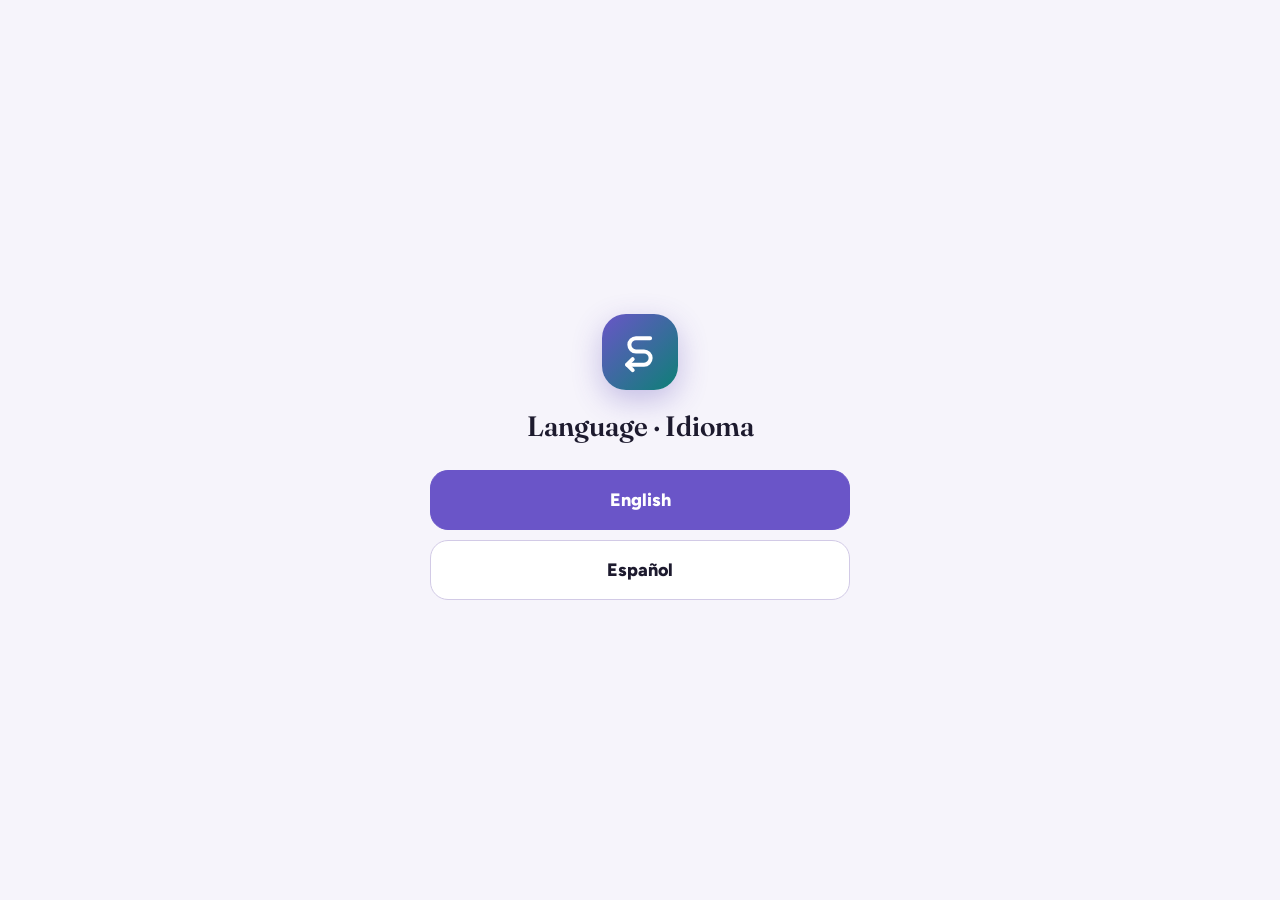
==== app/index.html @ ffb9b1d5 "Catalogs 2026-11-07" ====
<!doctype html>
<html lang="en">
<head>
<meta charset="utf-8">
<meta name="viewport" content="width=device-width,initial-scale=1,viewport-fit=cover">
<title>Segue</title>
<meta name="description" content="Finished something? Here's what's next. Picks across books, manga, shows, movies, games, board games and music.">
<meta name="theme-color" content="#F6F4FB" media="(prefers-color-scheme: light)">
<meta name="theme-color" content="#110F1C" media="(prefers-color-scheme: dark)">
<meta name="apple-mobile-web-app-capable" content="yes">
<meta name="mobile-web-app-capable" content="yes">
<meta name="apple-mobile-web-app-title" content="Segue">
<meta name="apple-mobile-web-app-status-bar-style" content="default">
<link rel="manifest" href="manifest.webmanifest">
<link rel="icon" href="icons/icon.svg" type="image/svg+xml">
<link rel="apple-touch-icon" href="icons/apple-touch-icon.png">
<link rel="stylesheet" href="fonts/fonts.css">
<link rel="stylesheet" href="app.css">
</head>
<body>
<header class="appbar" id="appbar">
  <h1 id="title">Discover</h1>
  <button class="iconbtn" id="btn-search" aria-label="Search" data-t-label="Search"><svg class="i"><use href="#i-search"/></svg></button>
  <button class="iconbtn" id="btn-settings" aria-label="Settings" data-t-label="Settings"><svg class="i"><use href="#i-gear"/></svg></button>
</header>

<main id="main">
  <div class="splash" id="splash">Opening Segue&hellip;</div>
  <section class="view" id="v-discover" hidden></section>
  <section class="view" id="v-next" hidden></section>
  <section class="view" id="v-library" hidden></section>
  <section class="view" id="v-you" hidden></section>
</main>

<button class="fab" id="fab" hidden><svg class="i"><use href="#i-check"/></svg><span data-t="Finished">Finished</span></button>

<nav class="tabbar" aria-label="Sections">
  <button class="tab" data-tab="discover"><span class="pill"><svg class="i"><use href="#i-compass"/></svg></span><span data-t="Discover">Discover</span></button>
  <button class="tab" data-tab="next"><span class="pill"><svg class="i"><use href="#i-bookmark"/></svg></span><span data-t="Up next">Up next</span><span class="badge" id="next-badge" hidden></span></button>
  <button class="tab" data-tab="library"><span class="pill"><svg class="i"><use href="#i-books"/></svg></span><span data-t="Library">Library</span></button>
  <button class="tab" data-tab="you"><span class="pill"><svg class="i"><use href="#i-user"/></svg></span><span data-t="You">You</span></button>
</nav>

<div id="onb" class="onb" hidden></div>
<div id="sheets"></div>
<div id="toast" role="status" aria-live="polite"></div>

<svg width="0" height="0" style="position:absolute" aria-hidden="true">
  <symbol id="i-compass" viewBox="0 0 24 24"><circle cx="12" cy="12" r="9"/><path d="M15.5 8.5l-2 5-5 2 2-5z"/></symbol>
  <symbol id="i-books" viewBox="0 0 24 24"><path d="M4 19V5a1 1 0 0 1 1-1h3a1 1 0 0 1 1 1v14a1 1 0 0 1-1 1H5a1 1 0 0 1-1-1zM9 8h4M9 16h4"/><path d="M9 19V6a1 1 0 0 1 1-1h3a1 1 0 0 1 1 1v13a1 1 0 0 1-1 1h-3a1 1 0 0 1-1-1z"/><path d="M15.2 6.6l2.9-.8a1 1 0 0 1 1.2.7l3 11.6a1 1 0 0 1-.7 1.2l-2.9.8a1 1 0 0 1-1.2-.7"/></symbol>
  <symbol id="i-bookmark" viewBox="0 0 24 24"><path d="M6 4h12v17l-6-4-6 4z"/></symbol>
  <symbol id="i-user" viewBox="0 0 24 24"><circle cx="12" cy="8" r="4"/><path d="M4 21c0-4 3.6-6.5 8-6.5s8 2.5 8 6.5"/></symbol>
  <symbol id="i-search" viewBox="0 0 24 24"><circle cx="11" cy="11" r="7"/><path d="M20 20l-3.5-3.5"/></symbol>
  <symbol id="i-gear" viewBox="0 0 24 24"><circle cx="12" cy="12" r="3"/><path d="M19.4 15a1.7 1.7 0 0 0 .3 1.8l.1.1a2 2 0 1 1-2.8 2.8l-.1-.1a1.7 1.7 0 0 0-1.8-.3 1.7 1.7 0 0 0-1 1.5V21a2 2 0 1 1-4 0v-.1a1.7 1.7 0 0 0-1.1-1.5 1.7 1.7 0 0 0-1.8.3l-.1.1a2 2 0 1 1-2.8-2.8l.1-.1a1.7 1.7 0 0 0 .3-1.8 1.7 1.7 0 0 0-1.5-1H3a2 2 0 1 1 0-4h.1a1.7 1.7 0 0 0 1.5-1.1 1.7 1.7 0 0 0-.3-1.8l-.1-.1a2 2 0 1 1 2.8-2.8l.1.1a1.7 1.7 0 0 0 1.8.3H9a1.7 1.7 0 0 0 1-1.5V3a2 2 0 1 1 4 0v.1a1.7 1.7 0 0 0 1 1.5 1.7 1.7 0 0 0 1.8-.3l.1-.1a2 2 0 1 1 2.8 2.8l-.1.1a1.7 1.7 0 0 0-.3 1.8V9a1.7 1.7 0 0 0 1.5 1H21a2 2 0 1 1 0 4h-.1a1.7 1.7 0 0 0-1.5 1z"/></symbol>
  <symbol id="i-plus" viewBox="0 0 24 24"><path d="M12 5v14M5 12h14"/></symbol>
  <symbol id="i-check" viewBox="0 0 24 24"><path d="M5 12.5l4.5 4.5L19 7.5"/></symbol>
  <symbol id="i-x" viewBox="0 0 24 24"><path d="M6 6l12 12M18 6L6 18"/></symbol>
  <symbol id="i-back" viewBox="0 0 24 24"><path d="M15 5l-7 7 7 7"/></symbol>
  <symbol id="i-chev" viewBox="0 0 24 24"><path d="M9 5l7 7-7 7"/></symbol>
  <symbol id="i-award" viewBox="0 0 24 24"><circle cx="12" cy="9" r="6"/><path d="M8.5 14L7 22l5-3 5 3-1.5-8"/></symbol>
  <symbol id="i-spark" viewBox="0 0 24 24"><path d="M12 3l1.8 5.2L19 10l-5.2 1.8L12 17l-1.8-5.2L5 10l5.2-1.8zM19 16l.8 2.2L22 19l-2.2.8L19 22l-.8-2.2L16 19l2.2-.8z"/></symbol>
  <symbol id="i-star" viewBox="0 0 24 24"><path d="M12 3.5l2.6 5.3 5.9.9-4.3 4.1 1 5.8L12 16.9l-5.2 2.7 1-5.8-4.3-4.1 5.9-.9z"/></symbol>
  <symbol id="i-ext" viewBox="0 0 24 24"><path d="M14 4h6v6M20 4l-9 9M18 14v5a1 1 0 0 1-1 1H5a1 1 0 0 1-1-1V7a1 1 0 0 1 1-1h5"/></symbol>
  <symbol id="i-book" viewBox="0 0 24 24"><path d="M4 5.5A2.5 2.5 0 0 1 6.5 3H20v15H6.5A2.5 2.5 0 0 0 4 20.5z"/><path d="M4 20.5A2.5 2.5 0 0 0 6.5 23H20v-5"/></symbol>
  <symbol id="i-manga" viewBox="0 0 24 24"><rect x="3" y="3" width="18" height="18" rx="2"/><path d="M3 10h9V3M12 10l9 5M8 15l-2 6"/></symbol>
  <symbol id="i-tv" viewBox="0 0 24 24"><rect x="2.5" y="6" width="19" height="13" rx="2"/><path d="M8 2.5l4 3.5 4-3.5"/></symbol>
  <symbol id="i-film" viewBox="0 0 24 24"><rect x="3" y="3" width="18" height="18" rx="2"/><path d="M7 3v18M17 3v18M3 8h4M3 16h4M17 8h4M17 16h4M3 12h18"/></symbol>
  <symbol id="i-pad" viewBox="0 0 24 24"><path d="M6.5 7h11a4.5 4.5 0 0 1 4.3 5.8l-1.2 4a2.6 2.6 0 0 1-4.4 1L14.5 16h-5l-1.7 1.8a2.6 2.6 0 0 1-4.4-1l-1.2-4A4.5 4.5 0 0 1 6.5 7z"/><path d="M8 10v3M6.5 11.5h3M15.5 11h.01M17.5 12.5h.01"/></symbol>
  <symbol id="i-dice" viewBox="0 0 24 24"><rect x="3.5" y="3.5" width="17" height="17" rx="3.5"/><path d="M8.5 8.5h.01M15.5 8.5h.01M12 12h.01M8.5 15.5h.01M15.5 15.5h.01" stroke-width="2.6"/></symbol>
  <symbol id="i-music" viewBox="0 0 24 24"><path d="M9 18V5l11-2v13"/><circle cx="6" cy="18" r="3"/><circle cx="17" cy="16" r="3"/></symbol>
  <symbol id="i-gem" viewBox="0 0 24 24"><path d="M6 3h12l4 6-10 12L2 9z"/><path d="M2 9h20M12 21L8 9l4-6 4 6z"/></symbol>
  <symbol id="i-segue" viewBox="0 0 24 24"><path d="M17.5 4.5H9.8a3.6 3.6 0 0 0 0 7.2h4.4a3.6 3.6 0 0 1 0 7.2H5"/><path d="M8 15.9l-3 3 3 3"/></symbol>
</svg>
<script src="js/core.js"></script>
<script src="js/i18n.js"></script>
<script src="js/rec.js"></script>
<script src="js/series.js"></script>
<script src="js/views.js"></script>
<script src="js/onboard.js"></script>
</body>
</html>
---- app/fonts/fonts.css ----
/* Figtree and Fraunces, SIL Open Font License, from Google Fonts */
@font-face {
  font-family: 'Figtree';
  font-style: normal;
  font-weight: 400 800;
  font-display: swap;
  src: url(figtree-latin-ext.woff2) format('woff2');
  unicode-range: U+0100-02BA, U+02BD-02C5, U+02C7-02CC, U+02CE-02D7, U+02DD-02FF, U+0304, U+0308, U+0329, U+1D00-1DBF, U+1E00-1E9F, U+1EF2-1EFF, U+2020, U+20A0-20AB, U+20AD-20C4, U+2113, U+2C60-2C7F, U+A720-A7FF;
}
@font-face {
  font-family: 'Figtree';
  font-style: normal;
  font-weight: 400 800;
  font-display: swap;
  src: url(figtree-latin.woff2) format('woff2');
  unicode-range: U+0000-00FF, U+0131, U+0152-0153, U+02BB-02BC, U+02C6, U+02DA, U+02DC, U+0304, U+0308, U+0329, U+2000-206F, U+20AC, U+2122, U+2191, U+2193, U+2212, U+2215, U+FEFF, U+FFFD;
}
@font-face {
  font-family: 'Fraunces';
  font-style: normal;
  font-weight: 500 600;
  font-display: swap;
  src: url(fraunces-latin-ext.woff2) format('woff2');
  unicode-range: U+0100-02BA, U+02BD-02C5, U+02C7-02CC, U+02CE-02D7, U+02DD-02FF, U+0304, U+0308, U+0329, U+1D00-1DBF, U+1E00-1E9F, U+1EF2-1EFF, U+2020, U+20A0-20AB, U+20AD-20C4, U+2113, U+2C60-2C7F, U+A720-A7FF;
}
@font-face {
  font-family: 'Fraunces';
  font-style: normal;
  font-weight: 500 600;
  font-display: swap;
  src: url(fraunces-latin.woff2) format('woff2');
  unicode-range: U+0000-00FF, U+0131, U+0152-0153, U+02BB-02BC, U+02C6, U+02DA, U+02DC, U+0304, U+0308, U+0329, U+2000-206F, U+20AC, U+2122, U+2191, U+2193, U+2212, U+2215, U+FEFF, U+FFFD;
}
---- app/app.css ----
/* Reading Ledger — lavender and teal, built for a phone first. */
:root{
  --bg:#F6F4FB; --bar:rgba(246,244,251,.88); --surface:#FFFFFF; --surface-2:#EFEBF8; --surface-3:#E4DEF3;
  --fg:#1D1A2E; --fg-2:#4C4666; --fg-3:#6E6787; --line:#E2DCEF; --line-2:#D2CAE6;
  --lav:#6A55C8; --lav-fg:#FFFFFF; --lav-soft:#E9E3FA; --lav-ink:#4A389E;
  --teal:#0D8076; --teal-fg:#FFFFFF; --teal-soft:#D3F0EB; --teal-ink:#0A5D55;
  --amber-soft:#F8EDD3; --amber-ink:#7A5300; --danger:#B3384A; --danger-soft:#F6DEE1;
  --b1-bg:#E7E4ED; --b1-fg:#4A4560; --b2-bg:#E6DEFA; --b2-fg:#4B3A9A; --b3-bg:#D2C6F6; --b3-fg:#37287F;
  --b4-bg:#C0EAE3; --b4-fg:#0A5951; --b5-bg:#0F8579; --b5-fg:#FFFFFF;
  --c1:#B7B1C8; --c2:#B4A5EC; --c3:#8B77DD; --c4:#43B2A4; --c5:#0F8477;
  --shadow:0 1px 2px rgba(40,28,90,.08),0 4px 14px rgba(40,28,90,.08);
  --shadow-lg:0 -6px 30px rgba(30,20,70,.18);
  --scrim:rgba(20,14,40,.45);
  --font-display:"Fraunces","Iowan Old Style",Georgia,serif;
  --font-ui:"Figtree",system-ui,-apple-system,"Segoe UI",Roboto,sans-serif;
  --tabbar-h:64px;
  --safe-t:env(safe-area-inset-top,0px); --safe-b:env(safe-area-inset-bottom,0px);
  --safe-l:env(safe-area-inset-left,0px); --safe-r:env(safe-area-inset-right,0px);
  color-scheme:light;
}
@media (prefers-color-scheme:dark){:root:not([data-theme="light"]){
  --bg:#110F1C; --bar:rgba(17,15,28,.86); --surface:#1A1729; --surface-2:#232036; --surface-3:#2D2944;
  --fg:#EEEBF8; --fg-2:#BEB8D6; --fg-3:#9690B0; --line:#2C2843; --line-2:#3A3558;
  --lav:#B3A4F5; --lav-fg:#17122E; --lav-soft:#2C2550; --lav-ink:#CFC5FF;
  --teal:#5ED0C2; --teal-fg:#06231F; --teal-soft:#16393A; --teal-ink:#9BE8DE;
  --amber-soft:#3A2F16; --amber-ink:#F2D08A; --danger:#F08A98; --danger-soft:#3D1F26;
  --b1-bg:#2C2A38; --b1-fg:#CBC7D8; --b2-bg:#2F2850; --b2-fg:#D6CDFB; --b3-bg:#44388C; --b3-fg:#F0ECFF;
  --b4-bg:#1A5952; --b4-fg:#D0F6F0; --b5-bg:#45C3B3; --b5-fg:#06231F;
  --c1:#57536A; --c2:#6E5FB8; --c3:#9786EA; --c4:#3AA597; --c5:#5ED0C2;
  --shadow:0 1px 2px rgba(0,0,0,.4),0 4px 14px rgba(0,0,0,.3); --shadow-lg:0 -6px 30px rgba(0,0,0,.5);
  --scrim:rgba(4,3,10,.6); color-scheme:dark}}
:root[data-theme="dark"]{
  --bg:#110F1C; --bar:rgba(17,15,28,.86); --surface:#1A1729; --surface-2:#232036; --surface-3:#2D2944;
  --fg:#EEEBF8; --fg-2:#BEB8D6; --fg-3:#9690B0; --line:#2C2843; --line-2:#3A3558;
  --lav:#B3A4F5; --lav-fg:#17122E; --lav-soft:#2C2550; --lav-ink:#CFC5FF;
  --teal:#5ED0C2; --teal-fg:#06231F; --teal-soft:#16393A; --teal-ink:#9BE8DE;
  --amber-soft:#3A2F16; --amber-ink:#F2D08A; --danger:#F08A98; --danger-soft:#3D1F26;
  --b1-bg:#2C2A38; --b1-fg:#CBC7D8; --b2-bg:#2F2850; --b2-fg:#D6CDFB; --b3-bg:#44388C; --b3-fg:#F0ECFF;
  --b4-bg:#1A5952; --b4-fg:#D0F6F0; --b5-bg:#45C3B3; --b5-fg:#06231F;
  --c1:#57536A; --c2:#6E5FB8; --c3:#9786EA; --c4:#3AA597; --c5:#5ED0C2;
  --shadow:0 1px 2px rgba(0,0,0,.4),0 4px 14px rgba(0,0,0,.3); --shadow-lg:0 -6px 30px rgba(0,0,0,.5);
  --scrim:rgba(4,3,10,.6); color-scheme:dark}

*{box-sizing:border-box;-webkit-tap-highlight-color:transparent}
html{background:var(--bg);-webkit-text-size-adjust:100%;text-size-adjust:100%}
body{margin:0;background:var(--bg);color:var(--fg);font:15px/1.45 var(--font-ui);min-height:100vh;min-height:100dvh;
  overscroll-behavior-y:none}
h1,h2,h3,p{margin:0}
h1,h2,h3{font-weight:600;text-wrap:balance}
button,input,select,textarea{font:inherit;color:inherit}
button{cursor:pointer;background:none;border:0;padding:0}
a{color:var(--lav)}
img{display:block;max-width:100%}
[hidden]{display:none!important}
:focus-visible{outline:2px solid var(--lav);outline-offset:2px;border-radius:6px}
.sr{position:absolute;width:1px;height:1px;overflow:hidden;clip:rect(0 0 0 0);white-space:nowrap}
svg.i{width:22px;height:22px;flex:none;stroke:currentColor;fill:none;stroke-width:1.8;stroke-linecap:round;stroke-linejoin:round}
svg.i.sm{width:16px;height:16px}

/* ---------- shell ---------- */
.appbar{position:sticky;top:0;z-index:20;background:var(--bar);-webkit-backdrop-filter:saturate(1.6) blur(14px);backdrop-filter:saturate(1.6) blur(14px);
  padding:calc(var(--safe-t) + 10px) calc(16px + var(--safe-r)) 10px calc(16px + var(--safe-l));
  display:flex;align-items:center;gap:8px;border-bottom:1px solid transparent;transition:border-color .2s}
.appbar.scrolled{border-bottom-color:var(--line)}
.appbar h1{font:600 26px/1.15 var(--font-display);letter-spacing:-.01em;flex:1;min-width:0;
  font-variation-settings:"opsz" 72;white-space:nowrap;overflow:hidden;text-overflow:ellipsis}
.iconbtn{width:40px;height:40px;border-radius:12px;display:grid;place-items:center;color:var(--fg-2)}
.iconbtn:active{background:var(--surface-2)}
main{padding:4px calc(16px + var(--safe-r)) calc(var(--tabbar-h) + var(--safe-b) + 28px) calc(16px + var(--safe-l));
  max-width:1100px;margin:0 auto}
.tabbar{position:fixed;left:0;right:0;bottom:0;z-index:30;background:var(--bar);-webkit-backdrop-filter:saturate(1.6) blur(14px);backdrop-filter:saturate(1.6) blur(14px);
  border-top:1px solid var(--line);display:flex;justify-content:space-around;
  padding:6px calc(8px + var(--safe-r)) calc(6px + var(--safe-b)) calc(8px + var(--safe-l))}
.tab{flex:1;max-width:120px;display:flex;flex-direction:column;align-items:center;gap:3px;padding:6px 0 4px;
  color:var(--fg-3);font-size:11.5px;font-weight:600;letter-spacing:.01em;border-radius:12px;position:relative}
.tab .pill{width:56px;height:30px;border-radius:15px;display:grid;place-items:center;transition:background .2s}
.tab[aria-current="page"]{color:var(--lav-ink)}
.tab[aria-current="page"] .pill{background:var(--lav-soft)}
.tab[aria-current="page"] svg.i{stroke-width:2.1}
.badge{position:absolute;top:2px;left:calc(50% + 10px);min-width:17px;height:17px;border-radius:9px;background:var(--teal);color:var(--teal-fg);
  font-size:10.5px;font-weight:700;display:grid;place-items:center;padding:0 4px}
.fab{position:fixed;right:calc(18px + var(--safe-r));bottom:calc(var(--tabbar-h) + var(--safe-b) + 16px);z-index:25;
  height:54px;padding:0 20px 0 16px;border-radius:18px;background:var(--lav);color:var(--lav-fg);display:flex;align-items:center;gap:8px;
  font-weight:700;box-shadow:0 6px 20px rgba(80,60,180,.35)}
.fab:active{transform:scale(.97)}
.view{animation:fade .18s ease-out}
@keyframes fade{from{opacity:.4;transform:translateY(4px)}to{opacity:1;transform:none}}

/* ---------- common bits ---------- */
.chips{display:flex;gap:8px;overflow-x:auto;scrollbar-width:none;margin:0 calc(-16px - var(--safe-r)) 0 calc(-16px - var(--safe-l));
  padding:4px calc(16px + var(--safe-r)) 10px calc(16px + var(--safe-l));scroll-padding:0 16px}
.chips::-webkit-scrollbar{display:none}
.chip{flex:none;height:34px;padding:0 14px;border-radius:17px;background:var(--surface);border:1px solid var(--line-2);color:var(--fg-2);
  font-weight:600;font-size:13.5px;display:inline-flex;align-items:center;gap:6px;white-space:nowrap}
.chip .n{font-size:11.5px;color:var(--fg-3);font-weight:600}
.chip[aria-pressed="true"],.chip.on{background:var(--lav);border-color:var(--lav);color:var(--lav-fg)}
.chip[aria-pressed="true"] .n,.chip.on .n{color:inherit;opacity:.8}
.tagrow{display:flex;flex-wrap:wrap;gap:6px}
.tag{font-size:12.5px;font-weight:600;padding:3px 10px;border-radius:999px;background:var(--surface-2);color:var(--fg-2);line-height:1.4}
.tag.lav{background:var(--lav-soft);color:var(--lav-ink)}
.tag.teal{background:var(--teal-soft);color:var(--teal-ink)}
.tag.amber{background:var(--amber-soft);color:var(--amber-ink)}
.tag .svc{width:16px;height:16px;border-radius:4px;margin-right:6px;vertical-align:-3px;object-fit:cover}
button.tag{border:1px solid transparent}
button.tag[aria-pressed="true"]{background:var(--lav);color:var(--lav-fg)}
.score{display:inline-grid;place-items:center;min-width:38px;height:26px;padding:0 7px;border-radius:9px;font-weight:700;font-size:13.5px;
  font-variant-numeric:tabular-nums;line-height:1}
.b1{background:var(--b1-bg);color:var(--b1-fg)}.b2{background:var(--b2-bg);color:var(--b2-fg)}.b3{background:var(--b3-bg);color:var(--b3-fg)}
.b4{background:var(--b4-bg);color:var(--b4-fg)}.b5{background:var(--b5-bg);color:var(--b5-fg)}
.btn{height:44px;padding:0 18px;border-radius:14px;font-weight:700;display:inline-flex;align-items:center;justify-content:center;gap:8px;
  background:var(--surface-2);color:var(--fg);white-space:nowrap}
.btn:active{filter:brightness(.96)}
.btn.primary{background:var(--lav);color:var(--lav-fg)}
.btn.teal{background:var(--teal);color:var(--teal-fg)}
.btn.ghost{background:transparent;color:var(--lav)}
.btn.danger{background:var(--danger-soft);color:var(--danger)}
.btn.sm{height:34px;padding:0 13px;border-radius:11px;font-size:13.5px}
.btn.block{width:100%}
.btn[disabled]{opacity:.5;pointer-events:none}
.muted{color:var(--fg-3)}
.empty{text-align:center;color:var(--fg-2);padding:48px 20px}
.empty b{display:block;color:var(--fg);font:600 19px/1.3 var(--font-display);margin-bottom:6px}
.sec-h{display:flex;align-items:baseline;justify-content:space-between;gap:12px;margin:22px 0 10px}
.sec-h h2{font:600 19px/1.2 var(--font-display);font-variation-settings:"opsz" 36}
.sec-h .more{font-weight:700;font-size:13.5px;color:var(--lav);display:flex;align-items:center;gap:2px;flex:none}
.input,.select,textarea.input{width:100%;height:46px;border-radius:13px;border:1px solid var(--line-2);background:var(--surface);padding:0 14px;outline:none}
textarea.input{height:auto;min-height:96px;padding:12px 14px;resize:vertical;line-height:1.45}
.input:focus,.select:focus{border-color:var(--lav)}
.searchbox{position:relative;margin:2px 0 8px}
.searchbox svg{position:absolute;left:13px;top:50%;transform:translateY(-50%);color:var(--fg-3);pointer-events:none}
.searchbox .input{padding-left:42px;background:var(--surface-2);border-color:transparent;-webkit-appearance:none;appearance:none}
.searchbox .input:focus{background:var(--surface);border-color:var(--lav)}
.select{-webkit-appearance:none;appearance:none;padding-right:36px;
  background:var(--surface) url("data:image/svg+xml,%3Csvg xmlns='http://www.w3.org/2000/svg' width='12' height='8' fill='none' stroke='%237d7896' stroke-width='1.8' stroke-linecap='round'%3E%3Cpath d='M1 1.5l5 5 5-5'/%3E%3C/svg%3E") no-repeat right 14px center}
select.chip{padding-left:14px}
select.chip.on{background-color:var(--lav-soft);border-color:var(--lav);color:var(--lav-ink);
  background-image:url("data:image/svg+xml,%3Csvg xmlns='http://www.w3.org/2000/svg' width='12' height='8' fill='none' stroke='%236a55c8' stroke-width='1.8' stroke-linecap='round'%3E%3Cpath d='M1 1.5l5 5 5-5'/%3E%3C/svg%3E")}
.toolbar{display:flex;align-items:center;gap:8px;margin:2px 0 12px;flex-wrap:wrap}
.toolbar .grow{flex:1}
.count{font-size:13px;color:var(--fg-3);font-weight:600}

/* ---------- covers ---------- */
.cover{position:relative;aspect-ratio:2/3;border-radius:8px;overflow:hidden;background:var(--surface-3);box-shadow:var(--shadow)}
.cover img{width:100%;height:100%;object-fit:cover}
.cover.ph{display:flex;align-items:flex-end;padding:9px;color:#fff;
  background:linear-gradient(160deg,hsl(var(--h,255) 46% 62%),hsl(calc(var(--h,255) - 80) 52% 38%))}
.cover.ph span{font:600 13px/1.15 var(--font-display);text-shadow:0 1px 2px rgba(0,0,0,.25);display:-webkit-box;-webkit-line-clamp:5;-webkit-box-orient:vertical;overflow:hidden}
.cover::after{content:"";position:absolute;inset:0;border-radius:inherit;box-shadow:inset 0 0 0 1px rgba(0,0,0,.06);pointer-events:none}

/* ---------- discover ---------- */
.hero{display:flex;gap:16px;align-items:stretch;background:linear-gradient(135deg,var(--lav-soft),var(--teal-soft));border-radius:22px;padding:16px;
  margin:6px 0 4px;text-align:left;width:100%;color:var(--fg)}
.hero .cover{width:112px;flex:none}
.hero .h-body{min-width:0;display:flex;flex-direction:column;gap:6px;padding:2px 0}
.hero .kick{font-size:11.5px;font-weight:800;letter-spacing:.08em;text-transform:uppercase;color:var(--lav-ink)}
.hero h2{font:600 21px/1.18 var(--font-display);font-variation-settings:"opsz" 48}
.hero .by{color:var(--fg-2);font-size:14px}
.hero .why{color:var(--fg-2);font-size:13.5px;display:-webkit-box;-webkit-line-clamp:3;-webkit-box-orient:vertical;overflow:hidden}
.hero .score{align-self:flex-start;margin-top:auto}
.rail{display:flex;gap:12px;overflow-x:auto;scroll-snap-type:x mandatory;scrollbar-width:none;
  margin:0 calc(-16px - var(--safe-r)) 0 calc(-16px - var(--safe-l));padding:2px calc(16px + var(--safe-r)) 8px calc(16px + var(--safe-l));scroll-padding:0 16px}
.rail::-webkit-scrollbar{display:none}
.rail .card{width:112px;flex:none;scroll-snap-align:start}
.grid{display:grid;grid-template-columns:repeat(auto-fill,minmax(104px,1fr));gap:18px 12px}
@media (min-width:600px){.grid{grid-template-columns:repeat(auto-fill,minmax(132px,1fr))}.rail .card{width:132px}}
.card{text-align:left;min-width:0;color:var(--fg);display:flex;flex-direction:column;gap:7px}
.card .cover-wrap{position:relative}
.card .score{position:absolute;left:6px;bottom:6px;box-shadow:0 1px 4px rgba(0,0,0,.18);height:24px;min-width:34px;font-size:13px}
.card .flag{position:absolute;right:6px;top:6px;width:24px;height:24px;border-radius:8px;display:grid;place-items:center;
  background:rgba(255,255,255,.92);color:#5a47b8;box-shadow:0 1px 3px rgba(0,0,0,.18)}
.card .flag svg{width:15px;height:15px}
.card .t{font-weight:700;font-size:13.5px;line-height:1.25;display:-webkit-box;-webkit-line-clamp:2;-webkit-box-orient:vertical;overflow:hidden}
.card .a{font-size:12.5px;color:var(--fg-3);white-space:nowrap;overflow:hidden;text-overflow:ellipsis;margin-top:-4px}
.card:active .cover{transform:scale(.98)}
.back{display:inline-flex;align-items:center;gap:4px;font-weight:700;color:var(--lav);height:36px;margin:2px 0 6px -4px}
.filterbtn{position:relative}
.filterbtn .dot{position:absolute;top:6px;right:6px;width:8px;height:8px;border-radius:4px;background:var(--teal)}

/* ---------- lists (library, shelf) ---------- */
.list{list-style:none;margin:0;padding:0;display:flex;flex-direction:column;gap:2px}
.row{display:flex;gap:13px;align-items:center;padding:10px 6px;border-radius:14px;width:100%;text-align:left;color:var(--fg)}
.row:active{background:var(--surface-2)}
.row .cover{width:48px;flex:none;border-radius:6px}
.row .cover.ph{padding:4px}.row .cover.ph span{font-size:8px}
.row .body{flex:1;min-width:0}
.row .t{font-weight:700;white-space:nowrap;overflow:hidden;text-overflow:ellipsis}
.row .a{font-size:13px;color:var(--fg-3);white-space:nowrap;overflow:hidden;text-overflow:ellipsis}
.row .m{font-size:12.5px;color:var(--fg-3);margin-top:3px;white-space:nowrap;overflow:hidden;text-overflow:ellipsis}
.row .star{color:var(--teal);display:inline-flex;vertical-align:-3px;margin-left:4px}
.seg{display:flex;background:var(--surface-2);border-radius:14px;padding:4px;gap:2px;margin:2px 0 14px}
.seg button{flex:1;height:36px;border-radius:11px;font-weight:700;font-size:13px;color:var(--fg-2);white-space:nowrap;padding:0 4px}
.seg button .n{font-size:11.5px;opacity:.75;margin-left:3px}
.seg button[aria-pressed="true"]{background:var(--surface);color:var(--fg);box-shadow:var(--shadow)}
.scard{display:flex;gap:13px;padding:13px;border-radius:18px;background:var(--surface);border:1px solid var(--line);margin-bottom:10px}
.scard .cover{width:68px;flex:none}
.scard .body{flex:1;min-width:0;display:flex;flex-direction:column;gap:4px}
.scard .t{font-weight:700;line-height:1.25}
.scard .a{font-size:13px;color:var(--fg-3)}
.scard .why{font-size:13.5px;color:var(--fg-2);display:-webkit-box;-webkit-line-clamp:2;-webkit-box-orient:vertical;overflow:hidden}
.scard .acts{display:flex;gap:6px;flex-wrap:wrap;margin-top:auto;padding-top:6px}
.scard.passed{opacity:.72}
.scard .open{text-align:left;color:inherit;display:flex;flex-direction:column;gap:4px}

/* ---------- taste ---------- */
.tiles{display:grid;grid-template-columns:repeat(2,1fr);gap:10px;margin:6px 0 4px}
@media (min-width:600px){.tiles{grid-template-columns:repeat(4,1fr)}}
.tile{background:var(--surface);border:1px solid var(--line);border-radius:18px;padding:14px 16px}
.tile .k{font-size:12px;font-weight:700;color:var(--fg-3);letter-spacing:.02em}
.tile .v{font:600 30px/1.1 var(--font-display);font-variant-numeric:tabular-nums;margin-top:4px}
.panel{background:var(--surface);border:1px solid var(--line);border-radius:20px;padding:16px 16px 18px;margin-top:12px}
.panel h2{font:600 19px/1.2 var(--font-display)}
.panel .cap{font-size:13px;color:var(--fg-3);margin:3px 0 14px}
.panel p+p{margin-top:10px}
.cols{display:grid;grid-template-columns:repeat(auto-fit,minmax(220px,1fr));gap:14px;margin-top:14px}
.cols h3{font-size:12px;font-weight:800;letter-spacing:.06em;text-transform:uppercase;color:var(--fg-3);margin-bottom:6px}
.cols ul{margin:0;padding-left:18px}.cols li{margin-bottom:4px}
.hist{display:flex;gap:4px;align-items:flex-end;height:150px}
.hcol{flex:1;min-width:0;display:flex;flex-direction:column;justify-content:flex-end;align-items:center;height:100%;gap:4px}
.hbar{width:100%;border-radius:5px 5px 2px 2px;min-height:3px}
.hn{font-size:11.5px;font-weight:700;color:var(--fg-2)}
.hl{font-size:11px;color:var(--fg-3);height:13px;font-variant-numeric:tabular-nums}
.hrow{display:grid;grid-template-columns:minmax(84px,38%) 1fr 64px;gap:10px;align-items:center;font-size:13.5px;padding:6px 0;width:100%;text-align:left;color:var(--fg)}
.hrow .nm{white-space:nowrap;overflow:hidden;text-overflow:ellipsis}
.track{height:10px;background:var(--surface-2);border-radius:5px;overflow:hidden}
.fill{display:block;height:100%;border-radius:5px}
.hrow .vl{font-size:12.5px;color:var(--fg-2);text-align:right;font-variant-numeric:tabular-nums;font-weight:600}
.drv{display:grid;grid-template-columns:1fr 1fr;gap:14px}
@media (max-width:420px){.drv{grid-template-columns:1fr}}
.drv h3{font-size:12px;font-weight:800;letter-spacing:.06em;text-transform:uppercase;margin-bottom:8px}
.drv .up h3{color:var(--teal)}.drv .down h3{color:var(--fg-3)}
.covers-row{display:flex;gap:10px;margin-top:12px;overflow-x:auto;scrollbar-width:none}
.covers-row .cover{width:62px;flex:none}

/* ---------- sheets ---------- */
.scrim{position:fixed;inset:0;background:var(--scrim);z-index:50;opacity:0;transition:opacity .22s}
.scrim.in{opacity:1}
.sheet{position:fixed;left:0;right:0;bottom:0;z-index:51;max-height:calc(100dvh - var(--safe-t) - 18px);max-height:calc(100vh - var(--safe-t) - 18px);
  background:var(--surface);border-radius:24px 24px 0 0;box-shadow:var(--shadow-lg);display:flex;flex-direction:column;
  transform:translateY(100%);transition:transform .28s cubic-bezier(.2,.8,.2,1);max-width:720px;margin:0 auto}
@supports (max-height:100dvh){.sheet{max-height:calc(100dvh - var(--safe-t) - 18px)}}
.sheet.in{transform:translateY(0)}
.sheet:focus{outline:none}
.sheet.tall{height:calc(100dvh - var(--safe-t) - 18px)}
.grab{flex:none;padding:10px 0 4px;display:grid;place-items:center;touch-action:none;cursor:grab}
.grab::before{content:"";width:40px;height:5px;border-radius:3px;background:var(--line-2)}
.sh-head{flex:none;display:flex;align-items:center;gap:8px;padding:2px 12px 8px 20px}
.sh-head h2{flex:1;font:600 21px/1.2 var(--font-display);min-width:0}
.sh-body{flex:1;overflow-y:auto;-webkit-overflow-scrolling:touch;overscroll-behavior:contain;padding:4px 20px 20px}
.sh-foot{flex:none;display:flex;gap:8px;padding:12px 16px calc(12px + var(--safe-b));border-top:1px solid var(--line);background:var(--surface)}
.sh-foot .btn{flex:1;padding:0 10px}
@media (min-width:760px){.sheet{bottom:auto;top:50%;border-radius:24px;transform:translateY(-46%) scale(.98);opacity:0;transition:transform .22s,opacity .22s;max-height:86vh}
  .sheet.in{transform:translateY(-50%);opacity:1}.grab{display:none}.sh-head{padding-top:16px}.sheet.tall{height:86vh}}

/* detail sheet */
.dt-head{display:flex;gap:16px;align-items:flex-start}
.dt-head .cover{width:118px;flex:none;border-radius:10px}
.dt-head .info{min-width:0;display:flex;flex-direction:column;gap:5px;padding-top:2px}
.dt-head h2{font:600 22px/1.18 var(--font-display);font-variation-settings:"opsz" 48}
.dt-head .by{color:var(--fg-2);font-weight:600}
.dt-head .meta{font-size:13px;color:var(--fg-3)}
.pred{display:flex;align-items:center;gap:10px;margin-top:6px}
.pred .score{height:40px;min-width:54px;font-size:19px;border-radius:12px}
.pred .pl{font-size:12px;line-height:1.3;color:var(--fg-3);font-weight:600}
.box{border-radius:16px;padding:13px 14px;margin-top:14px;font-size:14px;line-height:1.5}
.box.why{background:var(--teal-soft);color:var(--fg)}
.box.risk{background:var(--surface-2);color:var(--fg-2)}
.box b.k{display:block;font-size:11.5px;font-weight:800;letter-spacing:.07em;text-transform:uppercase;margin-bottom:3px}
.box.why b.k{color:var(--teal-ink)}.box.risk b.k{color:var(--fg-3)}
.dt-sec{margin-top:18px}
.dt-sec h3{font-size:12px;font-weight:800;letter-spacing:.07em;text-transform:uppercase;color:var(--fg-3);margin-bottom:7px}
.desc{white-space:pre-line;color:var(--fg)}
.desc.clamp{display:-webkit-box;-webkit-line-clamp:6;-webkit-box-orient:vertical;overflow:hidden}
.linkrow{display:flex;flex-wrap:wrap;gap:8px}
.linkrow a{font-weight:700;font-size:13.5px;text-decoration:none;padding:7px 12px;border-radius:11px;background:var(--surface-2);color:var(--lav-ink);
  display:inline-flex;gap:5px;align-items:center}

/* forms */
.field{margin-bottom:14px}
.field>label,.lbl{display:block;font-size:12.5px;font-weight:700;color:var(--fg-2);margin-bottom:6px}
.two{display:grid;grid-template-columns:1fr 1fr;gap:12px}
.scorepick{display:flex;align-items:center;gap:12px;background:var(--surface-2);border-radius:16px;padding:10px 12px}
.scorepick .score{height:48px;min-width:64px;font-size:22px;border-radius:14px}
.scorepick input[type=range]{flex:1;accent-color:var(--lav);height:30px}
.stepper{width:38px;height:38px;border-radius:12px;background:var(--surface);display:grid;place-items:center;font-size:20px;font-weight:700;color:var(--fg-2)}
.switch{display:flex;align-items:center;justify-content:space-between;gap:12px;padding:12px 0;border-bottom:1px solid var(--line)}
.switch:last-child{border-bottom:0}
.switch .sw-t{font-weight:600}.switch .sw-d{font-size:13px;color:var(--fg-3)}
.toggle{position:relative;width:50px;height:30px;flex:none}
.toggle input{position:absolute;opacity:0;inset:0;margin:0;cursor:pointer;z-index:1}
.toggle span{position:absolute;inset:0;border-radius:15px;background:var(--line-2);transition:background .2s}
.toggle span::after{content:"";position:absolute;left:3px;top:3px;width:24px;height:24px;border-radius:12px;background:#fff;box-shadow:0 1px 3px rgba(0,0,0,.25);transition:transform .2s}
.toggle input:checked+span{background:var(--teal)}
.toggle input:checked+span::after{transform:translateX(20px)}
.toggle input:focus-visible+span{outline:2px solid var(--lav);outline-offset:2px}
.radios{display:flex;flex-direction:column;gap:8px}
.radio{display:flex;gap:12px;align-items:flex-start;padding:12px 14px;border-radius:14px;border:1px solid var(--line-2);cursor:pointer}
.radio input{margin:3px 0 0;accent-color:var(--lav);width:18px;height:18px;flex:none}
.radio .rt{font-weight:600}.radio .rd{font-size:13px;color:var(--fg-3)}
.radio:has(input:checked){border-color:var(--lav);background:var(--lav-soft)}
.results{display:flex;flex-direction:column;gap:2px;margin-top:6px}
.settings-group{margin-bottom:20px}
.settings-group>h3{font-size:12px;font-weight:800;letter-spacing:.07em;text-transform:uppercase;color:var(--fg-3);margin:0 0 6px}
.err{color:var(--danger);font-size:13.5px;margin:-4px 0 10px}

#toast{position:fixed;left:50%;bottom:calc(var(--tabbar-h) + var(--safe-b) + 18px);transform:translate(-50%,20px);opacity:0;z-index:90;
  background:var(--fg);color:var(--bg);padding:11px 16px;border-radius:14px;font-weight:600;font-size:14px;max-width:calc(100% - 32px);
  transition:opacity .2s,transform .2s;pointer-events:none;display:flex;gap:12px;align-items:center}
#toast.in{opacity:1;transform:translate(-50%,0);pointer-events:auto}
body.has-fab #toast{bottom:calc(var(--tabbar-h) + var(--safe-b) + 84px)}
.cover.ph span{overflow-wrap:anywhere;hyphens:auto}
.scard .cover.ph span{font-size:11px}
#toast button{color:var(--lav-soft);font-weight:800}
.splash{display:grid;place-items:center;min-height:60vh;color:var(--fg-3)}
/* ---------- Segue additions ---------- */
.chip svg.i{width:16px;height:16px;margin-left:-3px}
.chip.sm{height:30px;padding:0 12px;font-size:13px}
.catbar{position:sticky;top:calc(var(--safe-t) + 60px);z-index:15;background:var(--bg);padding-top:2px}
.chips.genres{margin-top:-4px}
.card .flag.cat{color:var(--teal-ink);background:rgba(255,255,255,.94)}
.cover.sq{background:linear-gradient(160deg,hsl(var(--h,255) 30% 86%),hsl(calc(var(--h,255) - 60) 30% 74%))}
.cover.sq img{object-fit:contain;filter:drop-shadow(0 2px 6px rgba(0,0,0,.25))}
:root[data-theme="dark"] .cover.sq{background:linear-gradient(160deg,hsl(var(--h,255) 22% 26%),hsl(calc(var(--h,255) - 60) 22% 18%))}
@media (prefers-color-scheme:dark){:root:not([data-theme="light"]) .cover.sq{background:linear-gradient(160deg,hsl(var(--h,255) 22% 26%),hsl(calc(var(--h,255) - 60) 22% 18%))}}
.actions{display:grid;grid-template-columns:1fr 1fr;gap:10px;margin:12px 0 2px}
.act{display:flex;align-items:center;gap:10px;padding:13px 12px;border-radius:18px;text-align:left;color:var(--fg);background:var(--surface);border:1px solid var(--line)}
.act svg.i{width:26px;height:26px;flex:none}
.act.lucky svg{color:var(--lav)}.act.gems svg{color:var(--teal)}
.act b{display:block;font-size:14.5px}.act small{display:block;font-size:12px;color:var(--fg-3);line-height:1.3;margin-top:1px}
.act:active{transform:scale(.98)}
.starter{display:flex;align-items:center;gap:12px;width:100%;text-align:left;padding:12px 14px;border-radius:16px;background:var(--teal-soft);color:var(--fg);margin:4px 0 10px}
.starter>svg.i:first-child{color:var(--teal-ink)}.starter b{display:block}.starter small{display:block;color:var(--fg-2);font-size:12.5px}
.starter span{flex:1}
.lead{font-size:14px;color:var(--fg-2);margin:0 0 14px}
.foot{font-size:12.5px;text-align:center;margin:28px 0 0;color:var(--fg-3)}
.hint{color:var(--fg-3);padding:12px 4px;font-size:14px}
.small{font-size:13px}
.stack{display:flex;flex-direction:column;gap:8px}
.catlist{list-style:none;margin:0 0 10px;padding:0}
.catlist li{display:flex;justify-content:space-between;gap:10px;padding:9px 0;border-bottom:1px solid var(--line);font-size:14px}
.catlist li span:first-child{display:flex;gap:8px;align-items:center;font-weight:600}
.row.slim{padding:10px 8px;font-weight:600;gap:8px}
.f-more{display:flex;flex-direction:column;gap:6px;margin-top:12px}
.scard .kick{font-size:11px;font-weight:800;letter-spacing:.07em;text-transform:uppercase;color:var(--lav-ink)}
.scard .why.muted{color:var(--fg-3)}
.rate-head{display:flex;gap:14px;align-items:flex-start;margin-bottom:14px}
.rate-head>.cover{width:72px;flex:none}
.rate-head .body{flex:1;min-width:0}
.rate-head h3{font:600 19px/1.2 var(--font-display)}
.rate-head .a{color:var(--fg-3);font-size:13.5px;margin-top:3px}
.quick{display:flex;gap:6px;flex-wrap:wrap;margin-top:8px}
details.more-tags{margin-top:12px}
details.more-tags summary{font-weight:700;font-size:13px;color:var(--fg-2);cursor:pointer;margin-bottom:8px}
.tag.no{background:var(--danger-soft);color:var(--danger);text-decoration:line-through}
.tag svg.i.sm{width:13px;height:13px;vertical-align:-2px}
.tagrow.big .tag{font-size:14px;padding:8px 14px}
.tag .cnt{margin-left:6px;font-weight:500;color:var(--fg-3)}
.tag.no .cnt{color:inherit}
.catrow{display:grid;grid-template-columns:1fr auto;gap:6px 10px;align-items:center;padding:10px 0;border-bottom:1px solid var(--line)}
.catrow:last-child{border-bottom:0}
.catrow .nm{display:flex;align-items:center;gap:8px;font-weight:600;min-width:0;flex-wrap:wrap}
.catrow .nm svg{color:var(--lav)}
.catrow .more{grid-column:1/-1;justify-self:start;font-weight:700;font-size:13px;color:var(--lav);display:flex;align-items:center;gap:2px;text-align:left}
.seg.mini{margin:0;padding:3px}
.seg.mini button{height:30px;font-size:12.5px;padding:0 10px;flex:none}
.panel .lbl{margin-top:4px}
.panel .seg{flex-wrap:wrap}
/* feeling lucky */
.lucky{display:flex;gap:16px;align-items:flex-start}
.lucky>.cover{width:132px;flex:none;border-radius:12px}
.lk-body{display:flex;flex-direction:column;gap:6px;min-width:0}
.lk-body .kick{font-size:11.5px;font-weight:800;letter-spacing:.07em;text-transform:uppercase;color:var(--lav-ink);display:flex;gap:5px;align-items:center}
.lk-body h2{font:600 22px/1.18 var(--font-display)}
.lk-body .by{color:var(--fg-2);font-weight:600}
.lk-body .score{align-self:flex-start;height:32px;font-size:15px}
/* onboarding */
.onb{position:fixed;inset:0;z-index:60;background:var(--bg);overflow-y:auto;-webkit-overflow-scrolling:touch;
  padding:calc(var(--safe-t) + 8px) calc(16px + var(--safe-r)) calc(var(--safe-b) + 24px) calc(16px + var(--safe-l))}
.onb-top{display:flex;align-items:center;gap:8px;height:44px;max-width:560px;margin:0 auto}
.onb-top .dots{flex:1;display:flex;gap:5px;justify-content:center}
.onb-top .dots span{width:22px;height:5px;border-radius:3px;background:var(--line-2)}
.onb-top .dots span.on{background:var(--lav)}.onb-top .dots span.cur{background:var(--teal)}
.onb-top .skip{font-weight:700;color:var(--fg-3);padding:8px 6px;font-size:14px}
.onb-body{max-width:560px;margin:0 auto;min-height:calc(100dvh - var(--safe-t) - var(--safe-b) - 90px);display:flex;flex-direction:column;justify-content:center}
.onb-step{display:flex;flex-direction:column;gap:14px;padding:16px 4px;animation:fade .22s ease-out}
.onb-step h1{font:600 44px/1.05 var(--font-display);letter-spacing:-.02em;font-variation-settings:"opsz" 96}
.onb-step h2{font:600 28px/1.15 var(--font-display);font-variation-settings:"opsz" 72}
.onb-step h3{font-size:13px;font-weight:800;letter-spacing:.06em;text-transform:uppercase;color:var(--fg-3);margin-top:10px}
.onb-step .sub{color:var(--fg-2);font-size:15px}
.onb-step .tagline{font:600 22px/1.25 var(--font-display);color:var(--lav-ink)}
.onb-step .logo{width:76px;height:76px;border-radius:24px;display:grid;place-items:center;background:linear-gradient(135deg,var(--lav),var(--teal));color:#fff;box-shadow:0 10px 30px rgba(80,60,180,.3)}
.onb-step .logo svg{width:44px;height:44px;stroke-width:2.2}
.onb-step.ask{text-align:center;align-items:center;gap:20px}
.big-icon{width:96px;height:96px;border-radius:30px;display:grid;place-items:center;background:var(--lav-soft);color:var(--lav-ink)}
.big-icon svg{width:50px;height:50px;stroke-width:1.6}
.ynm{display:grid;grid-template-columns:repeat(3,1fr);gap:10px;width:100%;max-width:420px;margin-top:8px}
.ynm button{height:64px;border-radius:18px;font-weight:800;font-size:17px;background:var(--surface);border:1.5px solid var(--line-2);color:var(--fg)}
.ynm button[data-v="yes"]{background:var(--lav);border-color:var(--lav);color:var(--lav-fg)}
.ynm button[data-v="maybe"]{background:var(--teal-soft);border-color:transparent;color:var(--teal-ink)}
.ynm button.on{outline:3px solid var(--teal);outline-offset:2px}
.ynm button:active{transform:scale(.97)}
.choice{display:grid;grid-template-columns:1fr 1fr;gap:8px}
.choice button{height:52px;border-radius:15px;font-weight:700;background:var(--surface);border:1.5px solid var(--line-2)}
.choice button.on{background:var(--lav);border-color:var(--lav);color:var(--lav-fg)}
/* the language picker: full names, one long button each */
.choice.stacked{grid-template-columns:1fr;width:100%;max-width:420px;gap:10px;margin-top:8px}
.choice.stacked button{height:60px;font-size:18px;font-weight:800;border-radius:18px}
.onb-acts{display:flex;flex-direction:column;gap:6px;margin-top:10px}
.btn.big{height:54px;font-size:16px;border-radius:17px}
.onb .results .row .cover{width:40px}
@media (prefers-reduced-motion:reduce){*,*::before,*::after{transition:none!important;animation:none!important}}

/* series: the parts on a title's page, and the next-part pop-up */
.card .a.ser{white-space:normal;display:-webkit-box;-webkit-line-clamp:2;-webkit-box-orient:vertical;line-height:1.3;margin-top:-2px}
.serlist{display:flex;flex-direction:column}
.srow{display:flex;align-items:center;gap:10px;padding:9px 4px;border-top:1px solid var(--line);text-align:left;color:var(--fg);width:100%;font-size:14.5px}
.srow:first-child{border-top:0}
.srow .n{width:24px;height:24px;border-radius:50%;flex:none;display:grid;place-items:center;font-size:12px;font-weight:700;background:var(--surface-2);color:var(--fg-3)}
.srow .n.done{background:var(--teal-soft);color:var(--teal-ink)}
.srow .n.here{background:var(--lav);color:var(--lav-fg)}
.srow .st-t{flex:1;min-width:0;overflow:hidden;text-overflow:ellipsis;white-space:nowrap}
.srow.here .st-t{font-weight:700}
.srow .st-y{font-size:12.5px;color:var(--fg-3)}
.srow .st{font-size:12.5px;color:var(--fg-2);font-weight:600}
.srow .st.here{color:var(--lav-ink)}
.srow[disabled]{cursor:default}
.serpop{display:flex;gap:14px;align-items:flex-start}
.serpop .cover{width:92px;flex:none}
.serpop .body{display:flex;flex-direction:column;gap:6px;min-width:0}
.serpop .t{font:600 19px/1.2 var(--font-display);font-variation-settings:"opsz" 48;cursor:pointer}
.serpop .a{color:var(--fg-2);font-size:14px}
.serpop .score{align-self:flex-start}
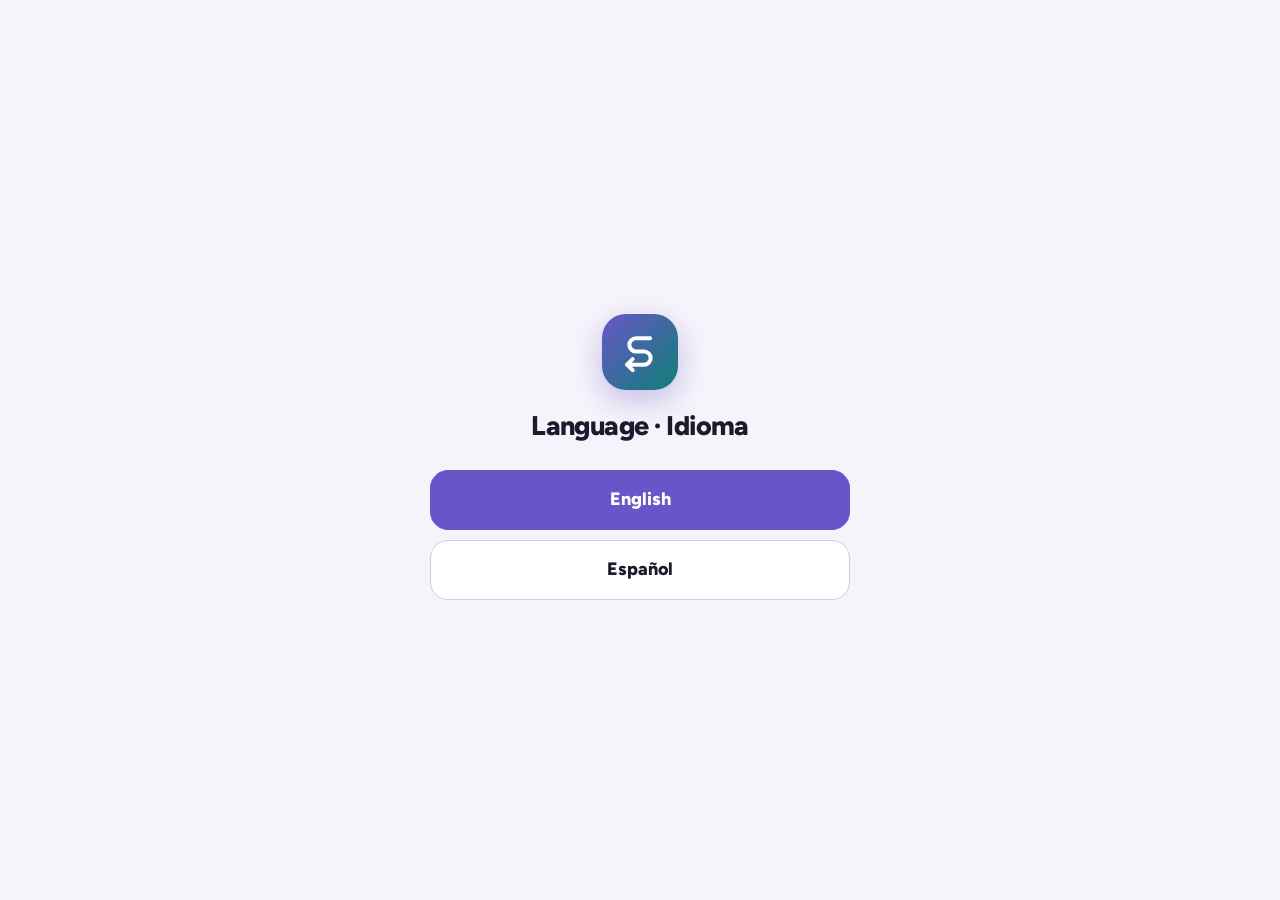
==== commit 6e187d99: "Catalogs 2026-11-15" ====
--- a/app/index.html
+++ b/app/index.html
@@ -6,7 +6,7 @@
 <title>Segue</title>
 <meta name="description" content="Finished something? Here's what's next. Picks across books, manga, shows, movies, games, board games and music.">
 <meta name="theme-color" content="#F6F4FB" media="(prefers-color-scheme: light)">
-<meta name="theme-color" content="#110F1C" media="(prefers-color-scheme: dark)">
+<meta name="theme-color" content="#0B0A10" media="(prefers-color-scheme: dark)">
 <meta name="apple-mobile-web-app-capable" content="yes">
 <meta name="mobile-web-app-capable" content="yes">
 <meta name="apple-mobile-web-app-title" content="Segue">
@@ -20,6 +20,7 @@
 <body>
 <header class="appbar" id="appbar">
   <h1 id="title">Discover</h1>
+  <nav class="cattabs" id="bar-cats" hidden></nav>
   <button class="iconbtn" id="btn-search" aria-label="Search" data-t-label="Search"><svg class="i"><use href="#i-search"/></svg></button>
   <button class="iconbtn" id="btn-settings" aria-label="Settings" data-t-label="Settings"><svg class="i"><use href="#i-gear"/></svg></button>
 </header>
@@ -32,13 +33,12 @@
   <section class="view" id="v-you" hidden></section>
 </main>
 
-<button class="fab" id="fab" hidden><svg class="i"><use href="#i-check"/></svg><span data-t="Finished">Finished</span></button>
-
 <nav class="tabbar" aria-label="Sections">
-  <button class="tab" data-tab="discover"><span class="pill"><svg class="i"><use href="#i-compass"/></svg></span><span data-t="Discover">Discover</span></button>
-  <button class="tab" data-tab="next"><span class="pill"><svg class="i"><use href="#i-bookmark"/></svg></span><span data-t="Up next">Up next</span><span class="badge" id="next-badge" hidden></span></button>
-  <button class="tab" data-tab="library"><span class="pill"><svg class="i"><use href="#i-books"/></svg></span><span data-t="Library">Library</span></button>
-  <button class="tab" data-tab="you"><span class="pill"><svg class="i"><use href="#i-user"/></svg></span><span data-t="You">You</span></button>
+  <button class="tab" data-tab="discover"><svg class="i"><use href="#i-compass"/></svg><span data-t="Discover">Discover</span></button>
+  <button class="tab" data-tab="next"><svg class="i"><use href="#i-bookmark"/></svg><span data-t="Up next">Up next</span><span class="badge" id="next-badge" hidden></span></button>
+  <button class="tab-act" id="fab" hidden><span class="ring"><svg class="i"><use href="#i-check"/></svg></span><span data-t="Finished">Finished</span></button>
+  <button class="tab" data-tab="library"><svg class="i"><use href="#i-books"/></svg><span data-t="Library">Library</span></button>
+  <button class="tab" data-tab="you"><svg class="i"><use href="#i-user"/></svg><span data-t="You">You</span></button>
 </nav>
 
 <div id="onb" class="onb" hidden></div>
--- a/app/app.css
+++ b/app/app.css
@@ -1,4 +1,5 @@
-/* Reading Ledger — lavender and teal, built for a phone first. */
+/* Segue: lavender and teal on near-black, built for a phone first. Covers carry the
+   screens; the serif (Fraunces) is kept for the titles of works, the sans for the rest. */
 :root{
   --bg:#F6F4FB; --bar:rgba(246,244,251,.88); --surface:#FFFFFF; --surface-2:#EFEBF8; --surface-3:#E4DEF3;
   --fg:#1D1A2E; --fg-2:#4C4666; --fg-3:#6E6787; --line:#E2DCEF; --line-2:#D2CAE6;
@@ -19,23 +20,23 @@
   color-scheme:light;
 }
 @media (prefers-color-scheme:dark){:root:not([data-theme="light"]){
-  --bg:#110F1C; --bar:rgba(17,15,28,.86); --surface:#1A1729; --surface-2:#232036; --surface-3:#2D2944;
-  --fg:#EEEBF8; --fg-2:#BEB8D6; --fg-3:#9690B0; --line:#2C2843; --line-2:#3A3558;
-  --lav:#B3A4F5; --lav-fg:#17122E; --lav-soft:#2C2550; --lav-ink:#CFC5FF;
-  --teal:#5ED0C2; --teal-fg:#06231F; --teal-soft:#16393A; --teal-ink:#9BE8DE;
+  --bg:#0B0A10; --bar:rgba(11,10,16,.84); --surface:#15141C; --surface-2:#1F1D29; --surface-3:#2B2938;
+  --fg:#F5F3FB; --fg-2:#BBB7CC; --fg-3:#8C879D; --line:#23212D; --line-2:#35323F;
+  --lav:#A999FF; --lav-fg:#110D24; --lav-soft:#261F45; --lav-ink:#CDC3FF;
+  --teal:#5ED0C2; --teal-fg:#06231F; --teal-soft:#12302F; --teal-ink:#9BE8DE;
   --amber-soft:#3A2F16; --amber-ink:#F2D08A; --danger:#F08A98; --danger-soft:#3D1F26;
-  --b1-bg:#2C2A38; --b1-fg:#CBC7D8; --b2-bg:#2F2850; --b2-fg:#D6CDFB; --b3-bg:#44388C; --b3-fg:#F0ECFF;
+  --b1-bg:#2A2933; --b1-fg:#CBC7D8; --b2-bg:#2F2850; --b2-fg:#D6CDFB; --b3-bg:#4A3D99; --b3-fg:#F0ECFF;
   --b4-bg:#1A5952; --b4-fg:#D0F6F0; --b5-bg:#45C3B3; --b5-fg:#06231F;
   --c1:#57536A; --c2:#6E5FB8; --c3:#9786EA; --c4:#3AA597; --c5:#5ED0C2;
   --shadow:0 1px 2px rgba(0,0,0,.4),0 4px 14px rgba(0,0,0,.3); --shadow-lg:0 -6px 30px rgba(0,0,0,.5);
   --scrim:rgba(4,3,10,.6); color-scheme:dark}}
 :root[data-theme="dark"]{
-  --bg:#110F1C; --bar:rgba(17,15,28,.86); --surface:#1A1729; --surface-2:#232036; --surface-3:#2D2944;
-  --fg:#EEEBF8; --fg-2:#BEB8D6; --fg-3:#9690B0; --line:#2C2843; --line-2:#3A3558;
-  --lav:#B3A4F5; --lav-fg:#17122E; --lav-soft:#2C2550; --lav-ink:#CFC5FF;
-  --teal:#5ED0C2; --teal-fg:#06231F; --teal-soft:#16393A; --teal-ink:#9BE8DE;
+  --bg:#0B0A10; --bar:rgba(11,10,16,.84); --surface:#15141C; --surface-2:#1F1D29; --surface-3:#2B2938;
+  --fg:#F5F3FB; --fg-2:#BBB7CC; --fg-3:#8C879D; --line:#23212D; --line-2:#35323F;
+  --lav:#A999FF; --lav-fg:#110D24; --lav-soft:#261F45; --lav-ink:#CDC3FF;
+  --teal:#5ED0C2; --teal-fg:#06231F; --teal-soft:#12302F; --teal-ink:#9BE8DE;
   --amber-soft:#3A2F16; --amber-ink:#F2D08A; --danger:#F08A98; --danger-soft:#3D1F26;
-  --b1-bg:#2C2A38; --b1-fg:#CBC7D8; --b2-bg:#2F2850; --b2-fg:#D6CDFB; --b3-bg:#44388C; --b3-fg:#F0ECFF;
+  --b1-bg:#2A2933; --b1-fg:#CBC7D8; --b2-bg:#2F2850; --b2-fg:#D6CDFB; --b3-bg:#4A3D99; --b3-fg:#F0ECFF;
   --b4-bg:#1A5952; --b4-fg:#D0F6F0; --b5-bg:#45C3B3; --b5-fg:#06231F;
   --c1:#57536A; --c2:#6E5FB8; --c3:#9786EA; --c4:#3AA597; --c5:#5ED0C2;
   --shadow:0 1px 2px rgba(0,0,0,.4),0 4px 14px rgba(0,0,0,.3); --shadow-lg:0 -6px 30px rgba(0,0,0,.5);
@@ -59,30 +60,36 @@
 
 /* ---------- shell ---------- */
 .appbar{position:sticky;top:0;z-index:20;background:var(--bar);-webkit-backdrop-filter:saturate(1.6) blur(14px);backdrop-filter:saturate(1.6) blur(14px);
-  padding:calc(var(--safe-t) + 10px) calc(16px + var(--safe-r)) 10px calc(16px + var(--safe-l));
-  display:flex;align-items:center;gap:8px;border-bottom:1px solid transparent;transition:border-color .2s}
+  padding:calc(var(--safe-t) + 8px) calc(8px + var(--safe-r)) 8px calc(16px + var(--safe-l));min-height:calc(var(--safe-t) + 58px);
+  display:flex;align-items:center;gap:2px;border-bottom:1px solid transparent;transition:border-color .2s}
 .appbar.scrolled{border-bottom-color:var(--line)}
-.appbar h1{font:600 26px/1.15 var(--font-display);letter-spacing:-.01em;flex:1;min-width:0;
-  font-variation-settings:"opsz" 72;white-space:nowrap;overflow:hidden;text-overflow:ellipsis}
-.iconbtn{width:40px;height:40px;border-radius:12px;display:grid;place-items:center;color:var(--fg-2)}
+.appbar h1{font:800 24px/1.15 var(--font-ui);letter-spacing:-.02em;flex:1;min-width:0;white-space:nowrap;overflow:hidden;text-overflow:ellipsis}
+/* Discover's categories, as its title: plain words, the current one bright */
+.cattabs{flex:1;min-width:0;display:flex;gap:18px;align-items:baseline;overflow-x:auto;scrollbar-width:none;padding-right:26px;
+  -webkit-mask-image:linear-gradient(90deg,#000 calc(100% - 30px),transparent);mask-image:linear-gradient(90deg,#000 calc(100% - 30px),transparent)}
+.cattabs::-webkit-scrollbar{display:none}
+.ctab{flex:none;font:800 21px/1.2 var(--font-ui);letter-spacing:-.02em;color:var(--fg-3);padding:8px 0;white-space:nowrap;transition:color .15s}
+.ctab[aria-pressed="true"]{color:var(--fg)}
+.iconbtn{width:42px;height:42px;border-radius:50%;display:grid;place-items:center;color:var(--fg);flex:none}
 .iconbtn:active{background:var(--surface-2)}
 main{padding:4px calc(16px + var(--safe-r)) calc(var(--tabbar-h) + var(--safe-b) + 28px) calc(16px + var(--safe-l));
   max-width:1100px;margin:0 auto}
 .tabbar{position:fixed;left:0;right:0;bottom:0;z-index:30;background:var(--bar);-webkit-backdrop-filter:saturate(1.6) blur(14px);backdrop-filter:saturate(1.6) blur(14px);
-  border-top:1px solid var(--line);display:flex;justify-content:space-around;
-  padding:6px calc(8px + var(--safe-r)) calc(6px + var(--safe-b)) calc(8px + var(--safe-l))}
-.tab{flex:1;max-width:120px;display:flex;flex-direction:column;align-items:center;gap:3px;padding:6px 0 4px;
-  color:var(--fg-3);font-size:11.5px;font-weight:600;letter-spacing:.01em;border-radius:12px;position:relative}
-.tab .pill{width:56px;height:30px;border-radius:15px;display:grid;place-items:center;transition:background .2s}
-.tab[aria-current="page"]{color:var(--lav-ink)}
-.tab[aria-current="page"] .pill{background:var(--lav-soft)}
-.tab[aria-current="page"] svg.i{stroke-width:2.1}
-.badge{position:absolute;top:2px;left:calc(50% + 10px);min-width:17px;height:17px;border-radius:9px;background:var(--teal);color:var(--teal-fg);
+  border-top:1px solid var(--line);display:flex;justify-content:space-around;align-items:flex-end;
+  padding:6px calc(6px + var(--safe-r)) calc(6px + var(--safe-b)) calc(6px + var(--safe-l))}
+.tab,.tab-act{flex:1;max-width:110px;display:flex;flex-direction:column;align-items:center;gap:4px;padding:6px 0 4px;
+  color:var(--fg-3);font-size:11px;font-weight:600;letter-spacing:.01em;position:relative}
+.tab svg.i{width:24px;height:24px}
+.tab[aria-current="page"]{color:var(--fg)}
+.tab[aria-current="page"] svg.i{stroke-width:2.3}
+/* Finished: the one thing you do here, so it sits in the middle of the bar */
+.tab-act{color:var(--fg-2)}
+.tab-act .ring{width:46px;height:46px;border-radius:50%;margin-top:-20px;display:grid;place-items:center;background:var(--lav);color:var(--lav-fg);
+  box-shadow:0 0 0 4px var(--bg),0 6px 18px rgba(120,96,255,.38);transition:transform .12s}
+.tab-act .ring svg.i{stroke-width:2.5}
+.tab-act:active .ring{transform:scale(.93)}
+.badge{position:absolute;top:1px;left:calc(50% + 7px);min-width:17px;height:17px;border-radius:9px;background:var(--teal);color:var(--teal-fg);
   font-size:10.5px;font-weight:700;display:grid;place-items:center;padding:0 4px}
-.fab{position:fixed;right:calc(18px + var(--safe-r));bottom:calc(var(--tabbar-h) + var(--safe-b) + 16px);z-index:25;
-  height:54px;padding:0 20px 0 16px;border-radius:18px;background:var(--lav);color:var(--lav-fg);display:flex;align-items:center;gap:8px;
-  font-weight:700;box-shadow:0 6px 20px rgba(80,60,180,.35)}
-.fab:active{transform:scale(.97)}
 .view{animation:fade .18s ease-out}
 @keyframes fade{from{opacity:.4;transform:translateY(4px)}to{opacity:1;transform:none}}
 
@@ -90,10 +97,10 @@
 .chips{display:flex;gap:8px;overflow-x:auto;scrollbar-width:none;margin:0 calc(-16px - var(--safe-r)) 0 calc(-16px - var(--safe-l));
   padding:4px calc(16px + var(--safe-r)) 10px calc(16px + var(--safe-l));scroll-padding:0 16px}
 .chips::-webkit-scrollbar{display:none}
-.chip{flex:none;height:34px;padding:0 14px;border-radius:17px;background:var(--surface);border:1px solid var(--line-2);color:var(--fg-2);
+.chip{flex:none;height:34px;padding:0 14px;border-radius:17px;background:var(--surface-2);border:1px solid transparent;color:var(--fg-2);
   font-weight:600;font-size:13.5px;display:inline-flex;align-items:center;gap:6px;white-space:nowrap}
 .chip .n{font-size:11.5px;color:var(--fg-3);font-weight:600}
-.chip[aria-pressed="true"],.chip.on{background:var(--lav);border-color:var(--lav);color:var(--lav-fg)}
+.chip[aria-pressed="true"],.chip.on{background:var(--fg);border-color:var(--fg);color:var(--bg)}
 .chip[aria-pressed="true"] .n,.chip.on .n{color:inherit;opacity:.8}
 .tagrow{display:flex;flex-wrap:wrap;gap:6px}
 .tag{font-size:12.5px;font-weight:600;padding:3px 10px;border-radius:999px;background:var(--surface-2);color:var(--fg-2);line-height:1.4}
@@ -119,10 +126,11 @@
 .btn[disabled]{opacity:.5;pointer-events:none}
 .muted{color:var(--fg-3)}
 .empty{text-align:center;color:var(--fg-2);padding:48px 20px}
-.empty b{display:block;color:var(--fg);font:600 19px/1.3 var(--font-display);margin-bottom:6px}
-.sec-h{display:flex;align-items:baseline;justify-content:space-between;gap:12px;margin:22px 0 10px}
-.sec-h h2{font:600 19px/1.2 var(--font-display);font-variation-settings:"opsz" 36}
-.sec-h .more{font-weight:700;font-size:13.5px;color:var(--lav);display:flex;align-items:center;gap:2px;flex:none}
+.empty b{display:block;color:var(--fg);font:800 19px/1.3 var(--font-ui);letter-spacing:-.01em;margin-bottom:6px}
+.empty .btn{margin-top:16px}
+.sec-h{display:flex;align-items:center;justify-content:space-between;gap:12px;margin:28px 0 12px}
+.sec-h h2{font:800 18px/1.2 var(--font-ui);letter-spacing:-.01em;min-width:0}
+.sec-h .more{font-weight:600;font-size:13px;color:var(--fg-3);display:flex;align-items:center;gap:1px;flex:none}
 .input,.select,textarea.input{width:100%;height:46px;border-radius:13px;border:1px solid var(--line-2);background:var(--surface);padding:0 14px;outline:none}
 textarea.input{height:auto;min-height:96px;padding:12px 14px;resize:vertical;line-height:1.45}
 .input:focus,.select:focus{border-color:var(--lav)}
@@ -136,11 +144,13 @@
 select.chip.on{background-color:var(--lav-soft);border-color:var(--lav);color:var(--lav-ink);
   background-image:url("data:image/svg+xml,%3Csvg xmlns='http://www.w3.org/2000/svg' width='12' height='8' fill='none' stroke='%236a55c8' stroke-width='1.8' stroke-linecap='round'%3E%3Cpath d='M1 1.5l5 5 5-5'/%3E%3C/svg%3E")}
 .toolbar{display:flex;align-items:center;gap:8px;margin:2px 0 12px;flex-wrap:wrap}
+.select.sort{width:auto;height:34px;border:0;border-radius:10px;background-color:transparent;padding:0 30px 0 8px;background-position:right 8px center;
+  font-size:13.5px;font-weight:700}
 .toolbar .grow{flex:1}
 .count{font-size:13px;color:var(--fg-3);font-weight:600}
 
 /* ---------- covers ---------- */
-.cover{position:relative;aspect-ratio:2/3;border-radius:8px;overflow:hidden;background:var(--surface-3);box-shadow:var(--shadow)}
+.cover{position:relative;aspect-ratio:2/3;border-radius:10px;overflow:hidden;background:var(--surface-3)}
 .cover img{width:100%;height:100%;object-fit:cover}
 .cover.ph{display:flex;align-items:flex-end;padding:9px;color:#fff;
   background:linear-gradient(160deg,hsl(var(--h,255) 46% 62%),hsl(calc(var(--h,255) - 80) 52% 38%))}
@@ -148,39 +158,66 @@
 .cover::after{content:"";position:absolute;inset:0;border-radius:inherit;box-shadow:inset 0 0 0 1px rgba(0,0,0,.06);pointer-events:none}
 
 /* ---------- discover ---------- */
-.hero{display:flex;gap:16px;align-items:stretch;background:linear-gradient(135deg,var(--lav-soft),var(--teal-soft));border-radius:22px;padding:16px;
-  margin:6px 0 4px;text-align:left;width:100%;color:var(--fg)}
-.hero .cover{width:112px;flex:none}
-.hero .h-body{min-width:0;display:flex;flex-direction:column;gap:6px;padding:2px 0}
-.hero .kick{font-size:11.5px;font-weight:800;letter-spacing:.08em;text-transform:uppercase;color:var(--lav-ink)}
-.hero h2{font:600 21px/1.18 var(--font-display);font-variation-settings:"opsz" 48}
-.hero .by{color:var(--fg-2);font-size:14px}
-.hero .why{color:var(--fg-2);font-size:13.5px;display:-webkit-box;-webkit-line-clamp:3;-webkit-box-orient:vertical;overflow:hidden}
-.hero .score{align-self:flex-start;margin-top:auto}
-.rail{display:flex;gap:12px;overflow-x:auto;scroll-snap-type:x mandatory;scrollbar-width:none;
+/* the top picks: big cover cards to swipe through */
+.heroes-wrap{position:relative;margin:4px 0 0}
+.heroes{display:flex;gap:10px;overflow-x:auto;scroll-snap-type:x mandatory;scrollbar-width:none}
+.heroes::-webkit-scrollbar{display:none}
+.slide{position:relative;flex:0 0 100%;scroll-snap-align:start;aspect-ratio:4/5;max-height:66vh;border-radius:22px;overflow:hidden;
+  text-align:left;color:#fff;background:var(--surface-2);display:flex;align-items:flex-end}
+.slide .cover{position:absolute;inset:0;aspect-ratio:auto;border-radius:0;transition:transform .25s}
+.slide .cover img{object-position:50% 20%}
+.slide .cover::after{display:none}
+.slide .cover.ph span{display:none}
+.slide::after{content:"";position:absolute;inset:0;pointer-events:none;
+  background:linear-gradient(to top,rgba(8,7,12,.97) 0,rgba(8,7,12,.9) 30%,rgba(8,7,12,.5) 50%,rgba(8,7,12,0) 72%)}
+.slide:active .cover{transform:scale(1.02)}
+.s-body{position:relative;z-index:1;display:flex;flex-direction:column;gap:6px;padding:18px;width:100%;min-width:0}
+.slide .kick{font-size:11.5px;font-weight:800;letter-spacing:.08em;text-transform:uppercase;color:rgba(255,255,255,.76);display:flex;gap:6px;align-items:center}
+.s-title{font:600 30px/1.08 var(--font-display);font-variation-settings:"opsz" 96;letter-spacing:-.01em;text-wrap:balance;text-shadow:0 1px 14px rgba(0,0,0,.4);
+  display:-webkit-box;-webkit-line-clamp:3;-webkit-box-orient:vertical;overflow:hidden}
+.s-why{font-size:13.5px;line-height:1.4;color:rgba(255,255,255,.82);display:-webkit-box;-webkit-line-clamp:2;-webkit-box-orient:vertical;overflow:hidden}
+.s-meta{display:flex;align-items:center;gap:9px;font-size:13px;font-weight:600;color:rgba(255,255,255,.82);margin-top:4px;min-width:0}
+.s-meta span:last-child{white-space:nowrap;overflow:hidden;text-overflow:ellipsis}
+.s-count{position:absolute;top:12px;right:12px;z-index:2;font-size:12px;font-weight:700;color:#fff;background:rgba(10,8,16,.55);
+  -webkit-backdrop-filter:blur(8px);backdrop-filter:blur(8px);padding:3px 10px;border-radius:999px;font-variant-numeric:tabular-nums;pointer-events:none}
+@media (min-width:700px){.slide{flex-basis:340px}.s-count{display:none}}
+/* round shortcuts under them */
+.shortcuts{display:flex;gap:4px;overflow-x:auto;scrollbar-width:none;margin:18px calc(-16px - var(--safe-r)) 0 calc(-16px - var(--safe-l));
+  padding:2px calc(10px + var(--safe-r)) 2px calc(10px + var(--safe-l))}
+.shortcuts::-webkit-scrollbar{display:none}
+.sc{flex:none;width:78px;display:flex;flex-direction:column;align-items:center;gap:7px;font-size:12px;font-weight:600;color:var(--fg-2);line-height:1.2;text-align:center}
+.sc .ic{position:relative;width:58px;height:58px;border-radius:50%;display:grid;place-items:center;background:var(--surface-2);transition:transform .12s}
+.sc .ic.lav{color:var(--lav)}.sc .ic.teal{color:var(--teal)}
+.sc .ic svg.i{width:26px;height:26px}
+.sc .dot{position:absolute;top:2px;right:2px;width:11px;height:11px;border-radius:50%;background:#FF4D6D;box-shadow:0 0 0 2.5px var(--bg)}
+.sc:active .ic{transform:scale(.94)}
+/* rows of covers */
+.rail{display:flex;gap:10px;overflow-x:auto;scroll-snap-type:x mandatory;scrollbar-width:none;
   margin:0 calc(-16px - var(--safe-r)) 0 calc(-16px - var(--safe-l));padding:2px calc(16px + var(--safe-r)) 8px calc(16px + var(--safe-l));scroll-padding:0 16px}
 .rail::-webkit-scrollbar{display:none}
-.rail .card{width:112px;flex:none;scroll-snap-align:start}
-.grid{display:grid;grid-template-columns:repeat(auto-fill,minmax(104px,1fr));gap:18px 12px}
-@media (min-width:600px){.grid{grid-template-columns:repeat(auto-fill,minmax(132px,1fr))}.rail .card{width:132px}}
+.rail .card{width:124px;flex:none;scroll-snap-align:start}
+.grid{display:grid;grid-template-columns:repeat(3,1fr);gap:18px 10px}
+@media (min-width:600px){.grid{grid-template-columns:repeat(auto-fill,minmax(140px,1fr))}.rail .card{width:148px}}
 .card{text-align:left;min-width:0;color:var(--fg);display:flex;flex-direction:column;gap:7px}
 .card .cover-wrap{position:relative}
-.card .score{position:absolute;left:6px;bottom:6px;box-shadow:0 1px 4px rgba(0,0,0,.18);height:24px;min-width:34px;font-size:13px}
-.card .flag{position:absolute;right:6px;top:6px;width:24px;height:24px;border-radius:8px;display:grid;place-items:center;
-  background:rgba(255,255,255,.92);color:#5a47b8;box-shadow:0 1px 3px rgba(0,0,0,.18)}
-.card .flag svg{width:15px;height:15px}
-.card .t{font-weight:700;font-size:13.5px;line-height:1.25;display:-webkit-box;-webkit-line-clamp:2;-webkit-box-orient:vertical;overflow:hidden}
-.card .a{font-size:12.5px;color:var(--fg-3);white-space:nowrap;overflow:hidden;text-overflow:ellipsis;margin-top:-4px}
-.card:active .cover{transform:scale(.98)}
-.back{display:inline-flex;align-items:center;gap:4px;font-weight:700;color:var(--lav);height:36px;margin:2px 0 6px -4px}
+.card .cover{transition:transform .12s}
+.card .score{position:absolute;left:6px;top:6px;height:22px;min-width:30px;padding:0 6px;border-radius:7px;font-size:12.5px;box-shadow:0 1px 6px rgba(0,0,0,.35)}
+.card .flag{position:absolute;right:6px;top:6px;width:22px;height:22px;border-radius:7px;display:grid;place-items:center;
+  background:rgba(10,8,16,.6);color:#fff;-webkit-backdrop-filter:blur(6px);backdrop-filter:blur(6px)}
+.card .flag svg{width:14px;height:14px}
+.card .flag.fav{color:#FFD166}
+.card .t{font-weight:600;font-size:13px;line-height:1.25;display:-webkit-box;-webkit-line-clamp:2;-webkit-box-orient:vertical;overflow:hidden}
+.card .a{font-size:12px;color:var(--fg-3);white-space:nowrap;overflow:hidden;text-overflow:ellipsis;margin-top:-4px}
+.card:active .cover{transform:scale(.97)}
+.back{display:inline-flex;align-items:center;gap:6px;font:800 20px/1.2 var(--font-ui);letter-spacing:-.01em;color:var(--fg);min-height:40px;margin:2px 0 6px -4px;text-align:left}
 .filterbtn{position:relative}
 .filterbtn .dot{position:absolute;top:6px;right:6px;width:8px;height:8px;border-radius:4px;background:var(--teal)}
 
-/* ---------- lists (library, shelf) ---------- */
+/* ---------- lists (up next, search results) ---------- */
 .list{list-style:none;margin:0;padding:0;display:flex;flex-direction:column;gap:2px}
 .row{display:flex;gap:13px;align-items:center;padding:10px 6px;border-radius:14px;width:100%;text-align:left;color:var(--fg)}
 .row:active{background:var(--surface-2)}
-.row .cover{width:48px;flex:none;border-radius:6px}
+.row .cover{width:52px;flex:none;border-radius:7px}
 .row .cover.ph{padding:4px}.row .cover.ph span{font-size:8px}
 .row .body{flex:1;min-width:0}
 .row .t{font-weight:700;white-space:nowrap;overflow:hidden;text-overflow:ellipsis}
@@ -190,25 +227,34 @@
 .seg{display:flex;background:var(--surface-2);border-radius:14px;padding:4px;gap:2px;margin:2px 0 14px}
 .seg button{flex:1;height:36px;border-radius:11px;font-weight:700;font-size:13px;color:var(--fg-2);white-space:nowrap;padding:0 4px}
 .seg button .n{font-size:11.5px;opacity:.75;margin-left:3px}
-.seg button[aria-pressed="true"]{background:var(--surface);color:var(--fg);box-shadow:var(--shadow)}
-.scard{display:flex;gap:13px;padding:13px;border-radius:18px;background:var(--surface);border:1px solid var(--line);margin-bottom:10px}
-.scard .cover{width:68px;flex:none}
-.scard .body{flex:1;min-width:0;display:flex;flex-direction:column;gap:4px}
-.scard .t{font-weight:700;line-height:1.25}
+.seg button[aria-pressed="true"]{background:var(--surface-3);color:var(--fg)}
+/* the same switch as words with an underline: the lists in Up next */
+.seg.tabs{background:none;padding:0;gap:22px;border-radius:0;border-bottom:1px solid var(--line);margin:0 0 12px;overflow-x:auto;scrollbar-width:none}
+.seg.tabs::-webkit-scrollbar{display:none}
+.seg.tabs button{flex:none;height:42px;padding:0;border-radius:0;font-size:16px;color:var(--fg-3);position:relative}
+.seg.tabs button .n{font-size:12px;font-weight:600;margin-left:5px}
+.seg.tabs button[aria-pressed="true"]{background:none;color:var(--fg)}
+.seg.tabs button[aria-pressed="true"]::after{content:"";position:absolute;left:0;right:0;bottom:-1px;height:2.5px;border-radius:2px;background:var(--fg)}
+/* a title in a list: a big cover, its name, one line about it, one button */
+.scard{display:flex;gap:14px;padding:9px 0;align-items:stretch}
+.scard .cover{width:86px;flex:none}
+.scard .body{flex:1;min-width:0;display:flex;flex-direction:column;gap:3px;justify-content:center}
+.scard .t{font-weight:700;font-size:16px;line-height:1.25;display:-webkit-box;-webkit-line-clamp:2;-webkit-box-orient:vertical;overflow:hidden}
 .scard .a{font-size:13px;color:var(--fg-3)}
-.scard .why{font-size:13.5px;color:var(--fg-2);display:-webkit-box;-webkit-line-clamp:2;-webkit-box-orient:vertical;overflow:hidden}
-.scard .acts{display:flex;gap:6px;flex-wrap:wrap;margin-top:auto;padding-top:6px}
+.scard .why{font-size:13px;color:var(--fg-2);display:-webkit-box;-webkit-line-clamp:2;-webkit-box-orient:vertical;overflow:hidden}
+.scard .acts{display:flex;gap:8px;flex-wrap:wrap;align-items:center;margin-top:8px}
 .scard.passed{opacity:.72}
-.scard .open{text-align:left;color:inherit;display:flex;flex-direction:column;gap:4px}
+.scard .open{text-align:left;color:inherit;display:flex;flex-direction:column;gap:3px}
+.scard[data-entry]{cursor:pointer}
 
 /* ---------- taste ---------- */
 .tiles{display:grid;grid-template-columns:repeat(2,1fr);gap:10px;margin:6px 0 4px}
 @media (min-width:600px){.tiles{grid-template-columns:repeat(4,1fr)}}
-.tile{background:var(--surface);border:1px solid var(--line);border-radius:18px;padding:14px 16px}
+.tile{background:var(--surface);border-radius:18px;padding:14px 16px}
 .tile .k{font-size:12px;font-weight:700;color:var(--fg-3);letter-spacing:.02em}
-.tile .v{font:600 30px/1.1 var(--font-display);font-variant-numeric:tabular-nums;margin-top:4px}
-.panel{background:var(--surface);border:1px solid var(--line);border-radius:20px;padding:16px 16px 18px;margin-top:12px}
-.panel h2{font:600 19px/1.2 var(--font-display)}
+.tile .v{font:800 28px/1.1 var(--font-ui);letter-spacing:-.02em;font-variant-numeric:tabular-nums;margin-top:4px}
+.panel{background:var(--surface);border-radius:20px;padding:16px 16px 18px;margin-top:12px}
+.panel h2{font:800 18px/1.2 var(--font-ui);letter-spacing:-.01em}
 .panel .cap{font-size:13px;color:var(--fg-3);margin:3px 0 14px}
 .panel p+p{margin-top:10px}
 .cols{display:grid;grid-template-columns:repeat(auto-fit,minmax(220px,1fr));gap:14px;margin-top:14px}
@@ -244,34 +290,52 @@
 .grab{flex:none;padding:10px 0 4px;display:grid;place-items:center;touch-action:none;cursor:grab}
 .grab::before{content:"";width:40px;height:5px;border-radius:3px;background:var(--line-2)}
 .sh-head{flex:none;display:flex;align-items:center;gap:8px;padding:2px 12px 8px 20px}
-.sh-head h2{flex:1;font:600 21px/1.2 var(--font-display);min-width:0}
+.sh-head h2{flex:1;font:800 20px/1.2 var(--font-ui);letter-spacing:-.01em;min-width:0}
 .sh-body{flex:1;overflow-y:auto;-webkit-overflow-scrolling:touch;overscroll-behavior:contain;padding:4px 20px 20px}
 .sh-foot{flex:none;display:flex;gap:8px;padding:12px 16px calc(12px + var(--safe-b));border-top:1px solid var(--line);background:var(--surface)}
 .sh-foot .btn{flex:1;padding:0 10px}
 @media (min-width:760px){.sheet{bottom:auto;top:50%;border-radius:24px;transform:translateY(-46%) scale(.98);opacity:0;transition:transform .22s,opacity .22s;max-height:86vh}
   .sheet.in{transform:translateY(-50%);opacity:1}.grab{display:none}.sh-head{padding-top:16px}.sheet.tall{height:86vh}}
 
-/* detail sheet */
-.dt-head{display:flex;gap:16px;align-items:flex-start}
-.dt-head .cover{width:118px;flex:none;border-radius:10px}
-.dt-head .info{min-width:0;display:flex;flex-direction:column;gap:5px;padding-top:2px}
-.dt-head h2{font:600 22px/1.18 var(--font-display);font-variation-settings:"opsz" 48}
-.dt-head .by{color:var(--fg-2);font-weight:600}
-.dt-head .meta{font-size:13px;color:var(--fg-3)}
-.pred{display:flex;align-items:center;gap:10px;margin-top:6px}
-.pred .score{height:40px;min-width:54px;font-size:19px;border-radius:12px}
-.pred .pl{font-size:12px;line-height:1.3;color:var(--fg-3);font-weight:600}
-.box{border-radius:16px;padding:13px 14px;margin-top:14px;font-size:14px;line-height:1.5}
-.box.why{background:var(--teal-soft);color:var(--fg)}
-.box.risk{background:var(--surface-2);color:var(--fg-2)}
+/* a title's page: its cover across the top, fading into the page */
+.sheet.detail{overflow:hidden}
+.sheet.detail .grab{position:absolute;top:var(--safe-t);left:0;right:0;z-index:3;padding:9px 0 16px}
+.sheet.detail .grab::before{background:rgba(255,255,255,.6);box-shadow:0 1px 3px rgba(0,0,0,.3)}
+.sheet.detail .sh-body{padding:0}
+@media (max-width:759px){.sheet.detail{height:100vh;height:100dvh;max-height:none;border-radius:0}}
+@media (min-width:760px){.sheet.detail{height:86vh}}
+.dt-hero{position:relative;height:min(58vh,150vw);background:var(--surface-2);overflow:hidden}
+@media (min-width:760px){.dt-hero{height:440px}}
+.dt-hero .cover{position:absolute;inset:0;aspect-ratio:auto;border-radius:0}
+.dt-hero .cover img{object-position:50% 18%}
+.dt-hero .cover::after{display:none}
+.dt-hero .cover.ph span{display:none}
+.dt-hero::after{content:"";position:absolute;inset:0;pointer-events:none;
+  background:linear-gradient(to top,var(--surface) 3%,transparent 56%),linear-gradient(to bottom,rgba(8,7,12,.5),transparent 24%)}
+.dt-x{position:absolute;top:calc(var(--safe-t) + 16px);left:12px;z-index:4;width:38px;height:38px;border-radius:50%;display:grid;place-items:center;color:#fff;
+  background:rgba(10,8,16,.5);-webkit-backdrop-filter:blur(8px);backdrop-filter:blur(8px)}
+.dt-main{position:relative;z-index:1;margin-top:-92px;padding:0 20px 26px}
+.dt-kick{display:flex;flex-wrap:wrap;gap:7px;align-items:center;font-size:12.5px;font-weight:700;color:var(--fg-2)}
+.dt-kick .cert{border:1px solid var(--fg-3);border-radius:5px;padding:0 5px;font-size:11.5px;line-height:1.5}
+.dt-main h2{font:600 30px/1.1 var(--font-display);font-variation-settings:"opsz" 96;letter-spacing:-.01em;margin-top:7px}
+.dt-main .orig{font-size:13px;color:var(--fg-3);margin-top:3px}
+.dt-main .by{color:var(--fg-2);font-weight:600;margin-top:6px}
+.dt-stats{display:flex;align-items:center;gap:10px;margin-top:14px}
+.dt-stats .score{height:36px;min-width:50px;font-size:18px;border-radius:11px;flex:none}
+.dt-stats .pl{font-size:12px;line-height:1.3;color:var(--fg-3);font-weight:600}
+.dt-stats .rate{margin-left:auto;font-size:13px;font-weight:600;color:var(--fg-2);text-align:right}
+.dt-main .desc{margin-top:16px;color:var(--fg-2);line-height:1.55}
+.box{border-radius:16px;padding:13px 14px;margin-top:14px;font-size:14px;line-height:1.5;background:var(--surface-2)}
+.box.why{color:var(--fg)}
+.box.risk{color:var(--fg-2)}
 .box b.k{display:block;font-size:11.5px;font-weight:800;letter-spacing:.07em;text-transform:uppercase;margin-bottom:3px}
-.box.why b.k{color:var(--teal-ink)}.box.risk b.k{color:var(--fg-3)}
-.dt-sec{margin-top:18px}
-.dt-sec h3{font-size:12px;font-weight:800;letter-spacing:.07em;text-transform:uppercase;color:var(--fg-3);margin-bottom:7px}
+.box.why b.k{color:var(--teal)}.box.risk b.k{color:var(--fg-3)}
+.dt-sec{margin-top:20px}
+.dt-sec h3{font-size:12px;font-weight:800;letter-spacing:.07em;text-transform:uppercase;color:var(--fg-3);margin-bottom:8px}
 .desc{white-space:pre-line;color:var(--fg)}
-.desc.clamp{display:-webkit-box;-webkit-line-clamp:6;-webkit-box-orient:vertical;overflow:hidden}
+.desc.clamp{display:-webkit-box;-webkit-line-clamp:4;-webkit-box-orient:vertical;overflow:hidden}
 .linkrow{display:flex;flex-wrap:wrap;gap:8px}
-.linkrow a{font-weight:700;font-size:13.5px;text-decoration:none;padding:7px 12px;border-radius:11px;background:var(--surface-2);color:var(--lav-ink);
+.linkrow a{font-weight:700;font-size:13.5px;text-decoration:none;padding:7px 12px;border-radius:11px;background:var(--surface-2);color:var(--fg);
   display:inline-flex;gap:5px;align-items:center}
 
 /* forms */
@@ -306,7 +370,6 @@
   background:var(--fg);color:var(--bg);padding:11px 16px;border-radius:14px;font-weight:600;font-size:14px;max-width:calc(100% - 32px);
   transition:opacity .2s,transform .2s;pointer-events:none;display:flex;gap:12px;align-items:center}
 #toast.in{opacity:1;transform:translate(-50%,0);pointer-events:auto}
-body.has-fab #toast{bottom:calc(var(--tabbar-h) + var(--safe-b) + 84px)}
 .cover.ph span{overflow-wrap:anywhere;hyphens:auto}
 .scard .cover.ph span{font-size:11px}
 #toast button{color:var(--lav-soft);font-weight:800}
@@ -314,19 +377,11 @@
 /* ---------- Segue additions ---------- */
 .chip svg.i{width:16px;height:16px;margin-left:-3px}
 .chip.sm{height:30px;padding:0 12px;font-size:13px}
-.catbar{position:sticky;top:calc(var(--safe-t) + 60px);z-index:15;background:var(--bg);padding-top:2px}
-.chips.genres{margin-top:-4px}
-.card .flag.cat{color:var(--teal-ink);background:rgba(255,255,255,.94)}
+.chips.genres{margin-top:0}
 .cover.sq{background:linear-gradient(160deg,hsl(var(--h,255) 30% 86%),hsl(calc(var(--h,255) - 60) 30% 74%))}
 .cover.sq img{object-fit:contain;filter:drop-shadow(0 2px 6px rgba(0,0,0,.25))}
 :root[data-theme="dark"] .cover.sq{background:linear-gradient(160deg,hsl(var(--h,255) 22% 26%),hsl(calc(var(--h,255) - 60) 22% 18%))}
 @media (prefers-color-scheme:dark){:root:not([data-theme="light"]) .cover.sq{background:linear-gradient(160deg,hsl(var(--h,255) 22% 26%),hsl(calc(var(--h,255) - 60) 22% 18%))}}
-.actions{display:grid;grid-template-columns:1fr 1fr;gap:10px;margin:12px 0 2px}
-.act{display:flex;align-items:center;gap:10px;padding:13px 12px;border-radius:18px;text-align:left;color:var(--fg);background:var(--surface);border:1px solid var(--line)}
-.act svg.i{width:26px;height:26px;flex:none}
-.act.lucky svg{color:var(--lav)}.act.gems svg{color:var(--teal)}
-.act b{display:block;font-size:14.5px}.act small{display:block;font-size:12px;color:var(--fg-3);line-height:1.3;margin-top:1px}
-.act:active{transform:scale(.98)}
 .starter{display:flex;align-items:center;gap:12px;width:100%;text-align:left;padding:12px 14px;border-radius:16px;background:var(--teal-soft);color:var(--fg);margin:4px 0 10px}
 .starter>svg.i:first-child{color:var(--teal-ink)}.starter b{display:block}.starter small{display:block;color:var(--fg-2);font-size:12.5px}
 .starter span{flex:1}
@@ -345,7 +400,7 @@
 .rate-head{display:flex;gap:14px;align-items:flex-start;margin-bottom:14px}
 .rate-head>.cover{width:72px;flex:none}
 .rate-head .body{flex:1;min-width:0}
-.rate-head h3{font:600 19px/1.2 var(--font-display)}
+.rate-head h3{font:600 20px/1.2 var(--font-display)}
 .rate-head .a{color:var(--fg-3);font-size:13.5px;margin-top:3px}
 .quick{display:flex;gap:6px;flex-wrap:wrap;margin-top:8px}
 details.more-tags{margin-top:12px}
@@ -366,7 +421,7 @@
 .panel .seg{flex-wrap:wrap}
 /* feeling lucky */
 .lucky{display:flex;gap:16px;align-items:flex-start}
-.lucky>.cover{width:132px;flex:none;border-radius:12px}
+.lucky>.cover{width:140px;flex:none;border-radius:12px}
 .lk-body{display:flex;flex-direction:column;gap:6px;min-width:0}
 .lk-body .kick{font-size:11.5px;font-weight:800;letter-spacing:.07em;text-transform:uppercase;color:var(--lav-ink);display:flex;gap:5px;align-items:center}
 .lk-body h2{font:600 22px/1.18 var(--font-display)}
@@ -383,7 +438,7 @@
 .onb-body{max-width:560px;margin:0 auto;min-height:calc(100dvh - var(--safe-t) - var(--safe-b) - 90px);display:flex;flex-direction:column;justify-content:center}
 .onb-step{display:flex;flex-direction:column;gap:14px;padding:16px 4px;animation:fade .22s ease-out}
 .onb-step h1{font:600 44px/1.05 var(--font-display);letter-spacing:-.02em;font-variation-settings:"opsz" 96}
-.onb-step h2{font:600 28px/1.15 var(--font-display);font-variation-settings:"opsz" 72}
+.onb-step h2{font:800 27px/1.15 var(--font-ui);letter-spacing:-.02em}
 .onb-step h3{font-size:13px;font-weight:800;letter-spacing:.06em;text-transform:uppercase;color:var(--fg-3);margin-top:10px}
 .onb-step .sub{color:var(--fg-2);font-size:15px}
 .onb-step .tagline{font:600 22px/1.25 var(--font-display);color:var(--lav-ink)}
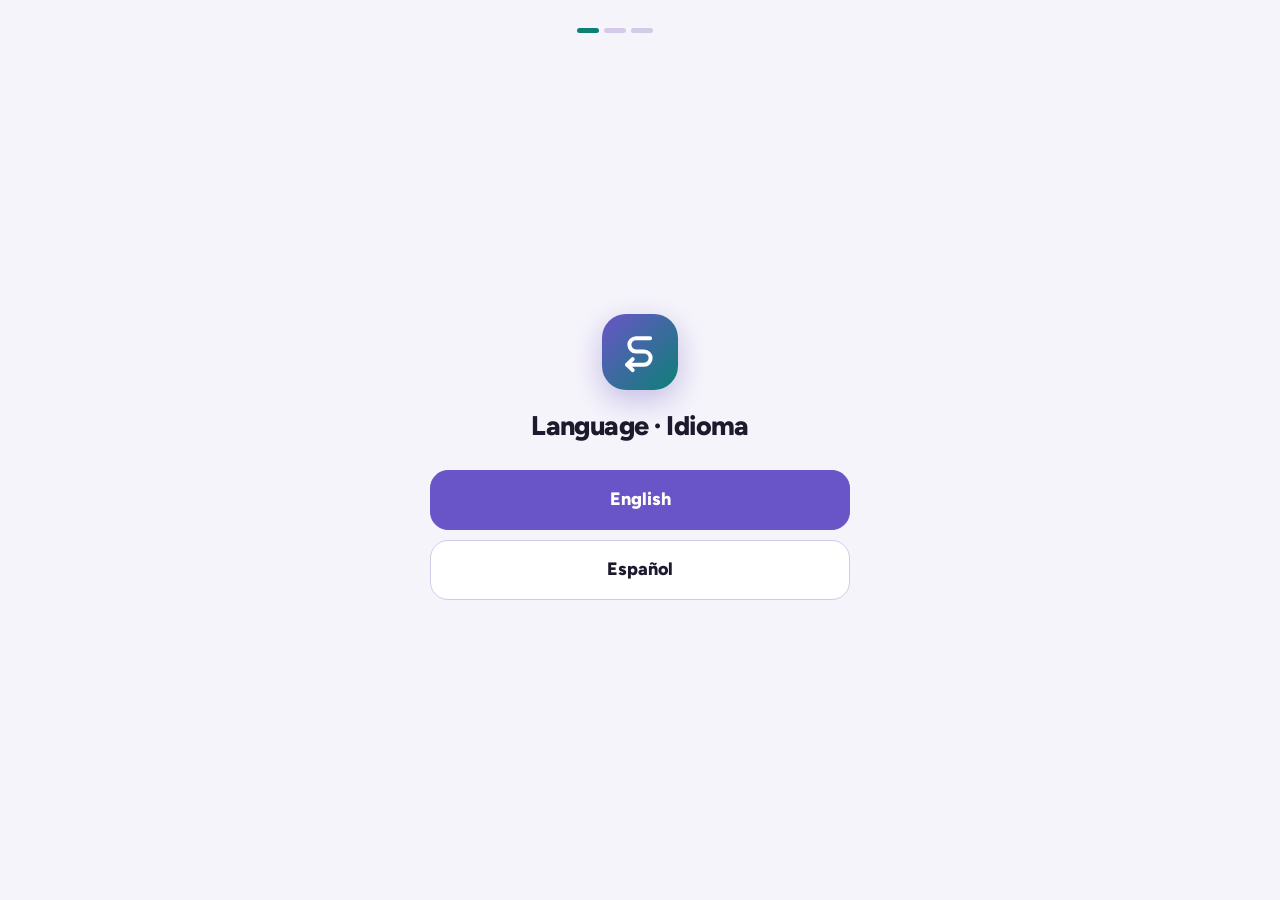
==== commit a2cd7216: "Catalogs 2026-11-16" ====
--- a/app/index.html
+++ b/app/index.html
@@ -69,6 +69,8 @@
   <symbol id="i-dice" viewBox="0 0 24 24"><rect x="3.5" y="3.5" width="17" height="17" rx="3.5"/><path d="M8.5 8.5h.01M15.5 8.5h.01M12 12h.01M8.5 15.5h.01M15.5 15.5h.01" stroke-width="2.6"/></symbol>
   <symbol id="i-music" viewBox="0 0 24 24"><path d="M9 18V5l11-2v13"/><circle cx="6" cy="18" r="3"/><circle cx="17" cy="16" r="3"/></symbol>
   <symbol id="i-gem" viewBox="0 0 24 24"><path d="M6 3h12l4 6-10 12L2 9z"/><path d="M2 9h20M12 21L8 9l4-6 4 6z"/></symbol>
+  <symbol id="i-heart" viewBox="0 0 24 24"><path d="M12 20.5s-8-4.6-8-10.6A4.4 4.4 0 0 1 12 7.3a4.4 4.4 0 0 1 8 2.6c0 6-8 10.6-8 10.6z"/></symbol>
+  <symbol id="i-clock" viewBox="0 0 24 24"><circle cx="12" cy="12" r="9"/><path d="M12 7v5l3 2"/></symbol>
   <symbol id="i-segue" viewBox="0 0 24 24"><path d="M17.5 4.5H9.8a3.6 3.6 0 0 0 0 7.2h4.4a3.6 3.6 0 0 1 0 7.2H5"/><path d="M8 15.9l-3 3 3 3"/></symbol>
 </svg>
 <script src="js/core.js"></script>
--- a/app/app.css
+++ b/app/app.css
@@ -97,7 +97,7 @@
 .chips{display:flex;gap:8px;overflow-x:auto;scrollbar-width:none;margin:0 calc(-16px - var(--safe-r)) 0 calc(-16px - var(--safe-l));
   padding:4px calc(16px + var(--safe-r)) 10px calc(16px + var(--safe-l));scroll-padding:0 16px}
 .chips::-webkit-scrollbar{display:none}
-.chip{flex:none;height:34px;padding:0 14px;border-radius:17px;background:var(--surface-2);border:1px solid transparent;color:var(--fg-2);
+.chip{flex:none;height:40px;padding:0 15px;border-radius:20px;background:var(--surface-2);border:1px solid transparent;color:var(--fg-2);
   font-weight:600;font-size:13.5px;display:inline-flex;align-items:center;gap:6px;white-space:nowrap}
 .chip .n{font-size:11.5px;color:var(--fg-3);font-weight:600}
 .chip[aria-pressed="true"],.chip.on{background:var(--fg);border-color:var(--fg);color:var(--bg)}
@@ -108,7 +108,7 @@
 .tag.teal{background:var(--teal-soft);color:var(--teal-ink)}
 .tag.amber{background:var(--amber-soft);color:var(--amber-ink)}
 .tag .svc{width:16px;height:16px;border-radius:4px;margin-right:6px;vertical-align:-3px;object-fit:cover}
-button.tag{border:1px solid transparent}
+button.tag{border:1px solid transparent;min-height:34px;padding:5px 12px}
 button.tag[aria-pressed="true"]{background:var(--lav);color:var(--lav-fg)}
 .score{display:inline-grid;place-items:center;min-width:38px;height:26px;padding:0 7px;border-radius:9px;font-weight:700;font-size:13.5px;
   font-variant-numeric:tabular-nums;line-height:1}
@@ -121,7 +121,7 @@
 .btn.teal{background:var(--teal);color:var(--teal-fg)}
 .btn.ghost{background:transparent;color:var(--lav)}
 .btn.danger{background:var(--danger-soft);color:var(--danger)}
-.btn.sm{height:34px;padding:0 13px;border-radius:11px;font-size:13.5px}
+.btn.sm{height:38px;padding:0 14px;border-radius:12px;font-size:13.5px}
 .btn.block{width:100%}
 .btn[disabled]{opacity:.5;pointer-events:none}
 .muted{color:var(--fg-3)}
@@ -130,7 +130,7 @@
 .empty .btn{margin-top:16px}
 .sec-h{display:flex;align-items:center;justify-content:space-between;gap:12px;margin:28px 0 12px}
 .sec-h h2{font:800 18px/1.2 var(--font-ui);letter-spacing:-.01em;min-width:0}
-.sec-h .more{font-weight:600;font-size:13px;color:var(--fg-3);display:flex;align-items:center;gap:1px;flex:none}
+.sec-h .more{font-weight:600;font-size:13px;color:var(--fg-3);display:flex;align-items:center;gap:1px;flex:none;min-height:40px;padding-left:10px}
 .input,.select,textarea.input{width:100%;height:46px;border-radius:13px;border:1px solid var(--line-2);background:var(--surface);padding:0 14px;outline:none}
 textarea.input{height:auto;min-height:96px;padding:12px 14px;resize:vertical;line-height:1.45}
 .input:focus,.select:focus{border-color:var(--lav)}
@@ -144,7 +144,7 @@
 select.chip.on{background-color:var(--lav-soft);border-color:var(--lav);color:var(--lav-ink);
   background-image:url("data:image/svg+xml,%3Csvg xmlns='http://www.w3.org/2000/svg' width='12' height='8' fill='none' stroke='%236a55c8' stroke-width='1.8' stroke-linecap='round'%3E%3Cpath d='M1 1.5l5 5 5-5'/%3E%3C/svg%3E")}
 .toolbar{display:flex;align-items:center;gap:8px;margin:2px 0 12px;flex-wrap:wrap}
-.select.sort{width:auto;height:34px;border:0;border-radius:10px;background-color:transparent;padding:0 30px 0 8px;background-position:right 8px center;
+.select.sort{width:auto;height:40px;border:0;border-radius:10px;background-color:transparent;padding:0 30px 0 8px;background-position:right 8px center;
   font-size:13.5px;font-weight:700}
 .toolbar .grow{flex:1}
 .count{font-size:13px;color:var(--fg-3);font-weight:600}
@@ -312,7 +312,7 @@
 .dt-hero .cover.ph span{display:none}
 .dt-hero::after{content:"";position:absolute;inset:0;pointer-events:none;
   background:linear-gradient(to top,var(--surface) 3%,transparent 56%),linear-gradient(to bottom,rgba(8,7,12,.5),transparent 24%)}
-.dt-x{position:absolute;top:calc(var(--safe-t) + 16px);left:12px;z-index:4;width:38px;height:38px;border-radius:50%;display:grid;place-items:center;color:#fff;
+.dt-x{position:absolute;top:calc(var(--safe-t) + 14px);left:10px;z-index:4;width:44px;height:44px;border-radius:50%;display:grid;place-items:center;color:#fff;
   background:rgba(10,8,16,.5);-webkit-backdrop-filter:blur(8px);backdrop-filter:blur(8px)}
 .dt-main{position:relative;z-index:1;margin-top:-92px;padding:0 20px 26px}
 .dt-kick{display:flex;flex-wrap:wrap;gap:7px;align-items:center;font-size:12.5px;font-weight:700;color:var(--fg-2)}
@@ -320,6 +320,9 @@
 .dt-main h2{font:600 30px/1.1 var(--font-display);font-variation-settings:"opsz" 96;letter-spacing:-.01em;margin-top:7px}
 .dt-main .orig{font-size:13px;color:var(--fg-3);margin-top:3px}
 .dt-main .by{color:var(--fg-2);font-weight:600;margin-top:6px}
+/* names you can tap: everything by them (or with them in it) */
+.who{font:inherit;color:inherit;text-align:left;text-decoration:underline;text-decoration-color:var(--line-2);text-decoration-thickness:1.5px;text-underline-offset:4px;padding:2px 0}
+.who:active{color:var(--lav)}
 .dt-stats{display:flex;align-items:center;gap:10px;margin-top:14px}
 .dt-stats .score{height:36px;min-width:50px;font-size:18px;border-radius:11px;flex:none}
 .dt-stats .pl{font-size:12px;line-height:1.3;color:var(--fg-3);font-weight:600}
@@ -335,7 +338,7 @@
 .desc{white-space:pre-line;color:var(--fg)}
 .desc.clamp{display:-webkit-box;-webkit-line-clamp:4;-webkit-box-orient:vertical;overflow:hidden}
 .linkrow{display:flex;flex-wrap:wrap;gap:8px}
-.linkrow a{font-weight:700;font-size:13.5px;text-decoration:none;padding:7px 12px;border-radius:11px;background:var(--surface-2);color:var(--fg);
+.linkrow a{font-weight:700;font-size:13.5px;text-decoration:none;padding:10px 13px;border-radius:11px;background:var(--surface-2);color:var(--fg);
   display:inline-flex;gap:5px;align-items:center}
 
 /* forms */
@@ -376,7 +379,7 @@
 .splash{display:grid;place-items:center;min-height:60vh;color:var(--fg-3)}
 /* ---------- Segue additions ---------- */
 .chip svg.i{width:16px;height:16px;margin-left:-3px}
-.chip.sm{height:30px;padding:0 12px;font-size:13px}
+.chip.sm{height:36px;padding:0 13px;font-size:13px;border-radius:18px}
 .chips.genres{margin-top:0}
 .cover.sq{background:linear-gradient(160deg,hsl(var(--h,255) 30% 86%),hsl(calc(var(--h,255) - 60) 30% 74%))}
 .cover.sq img{object-fit:contain;filter:drop-shadow(0 2px 6px rgba(0,0,0,.25))}
@@ -416,7 +419,7 @@
 .catrow .nm svg{color:var(--lav)}
 .catrow .more{grid-column:1/-1;justify-self:start;font-weight:700;font-size:13px;color:var(--lav);display:flex;align-items:center;gap:2px;text-align:left}
 .seg.mini{margin:0;padding:3px}
-.seg.mini button{height:30px;font-size:12.5px;padding:0 10px;flex:none}
+.seg.mini button{height:36px;font-size:12.5px;padding:0 11px;flex:none}
 .panel .lbl{margin-top:4px}
 .panel .seg{flex-wrap:wrap}
 /* feeling lucky */
@@ -460,6 +463,15 @@
 .choice.stacked{grid-template-columns:1fr;width:100%;max-width:420px;gap:10px;margin-top:8px}
 .choice.stacked button{height:60px;font-size:18px;font-weight:800;border-radius:18px}
 .onb-acts{display:flex;flex-direction:column;gap:6px;margin-top:10px}
+/* the categories, as big tiles to tick */
+.ctiles{display:grid;grid-template-columns:1fr 1fr;gap:10px;margin-top:4px}
+.ctile{display:flex;align-items:center;gap:12px;height:72px;padding:0 16px;border-radius:18px;background:var(--surface);border:1.5px solid var(--line-2);
+  font-weight:800;font-size:16px;text-align:left;color:var(--fg);transition:transform .12s}
+.ctile svg.i{width:28px;height:28px;color:var(--lav);flex:none}
+.ctile[aria-pressed="true"]{background:var(--lav);border-color:var(--lav);color:var(--lav-fg)}
+.ctile[aria-pressed="true"] svg.i{color:inherit}
+.ctile:active{transform:scale(.97)}
+.onb-step.cats .tagline{font-size:18px}
 .btn.big{height:54px;font-size:16px;border-radius:17px}
 .onb .results .row .cover{width:40px}
 @media (prefers-reduced-motion:reduce){*,*::before,*::after{transition:none!important;animation:none!important}}
@@ -484,3 +496,70 @@
 .serpop .t{font:600 19px/1.2 var(--font-display);font-variation-settings:"opsz" 48;cursor:pointer}
 .serpop .a{color:var(--fg-2);font-size:14px}
 .serpop .score{align-self:flex-start}
+
+/* quick rate: a deck of cards to swipe (right: liked it, left: skip, up: save) */
+.sheet.qr .sh-body{display:flex;flex-direction:column;padding-bottom:calc(14px + var(--safe-b))}
+.deck{flex:1;min-height:240px;display:grid;grid-template:1fr/1fr;place-items:center;margin:4px 0 0}
+.deck .hint{grid-area:1/1}
+.qcard{grid-area:1/1;position:relative;height:100%;aspect-ratio:2/3;max-width:100%;border-radius:20px;overflow:hidden;background:var(--surface-2);
+  display:flex;align-items:flex-end;color:#fff;box-shadow:0 12px 32px rgba(0,0,0,.3);touch-action:none;user-select:none;-webkit-user-select:none;cursor:grab}
+.qcard .cover{position:absolute;inset:0;aspect-ratio:auto;border-radius:0}
+.qcard .cover img{object-position:50% 20%;pointer-events:none;-webkit-user-drag:none}
+.qcard .cover::after,.qcard .cover.ph span{display:none}
+.qcard::after{content:"";position:absolute;inset:0;pointer-events:none;background:linear-gradient(to top,rgba(8,7,12,.95) 0,rgba(8,7,12,.75) 26%,rgba(8,7,12,0) 55%)}
+.qcard.under{--p:0;transform:translateY(calc(14px * (1 - var(--p)))) scale(calc(.92 + .08 * var(--p)));opacity:calc(.5 + .5 * var(--p));box-shadow:none;pointer-events:none}
+.q-body{position:relative;z-index:1;display:flex;flex-direction:column;gap:4px;padding:16px 18px 18px;width:100%;min-width:0;pointer-events:none}
+.q-t{font:600 25px/1.1 var(--font-display);font-variation-settings:"opsz" 96;text-wrap:balance;display:-webkit-box;-webkit-line-clamp:3;-webkit-box-orient:vertical;overflow:hidden}
+.q-a{font-size:14px;font-weight:600;color:rgba(255,255,255,.86)}
+.q-g{font-size:12.5px;color:rgba(255,255,255,.7)}
+.stamp{position:absolute;z-index:2;top:22px;padding:3px 12px;border:3px solid;border-radius:10px;font:800 19px/1.25 var(--font-ui);letter-spacing:.05em;text-transform:uppercase;
+  background:rgba(10,8,16,.4);pointer-events:none;opacity:0}
+.stamp.like{left:16px;color:#5ED0C2;transform:rotate(-12deg);opacity:var(--like,0)}
+.stamp.nope{right:16px;color:#FF8FA3;transform:rotate(12deg);opacity:var(--nope,0)}
+.stamp.save{left:50%;top:38%;transform:translateX(-50%);color:#CDC3FF;opacity:var(--save,0)}
+.qcard.demo{animation:qr-demo 1.5s .5s ease-in-out}
+@keyframes qr-demo{0%,100%{transform:none}25%{transform:translateX(34px) rotate(2deg)}60%{transform:translateX(-34px) rotate(-2deg)}}
+.qr-n{text-align:center;font-size:13px;color:var(--fg-3);margin:10px 0 0;min-height:20px}
+.link{color:var(--lav);font-weight:700;padding:4px 2px}
+.qr-scores{justify-content:center;margin-top:8px}
+.quick .chip{padding:0 11px}
+.qr-acts{display:flex;justify-content:center;gap:18px;margin-top:12px}
+.qbtn{display:flex;flex-direction:column;align-items:center;gap:5px;width:70px;font-size:12px;font-weight:700;color:var(--fg-2)}
+.qbtn .ic{width:58px;height:58px;border-radius:50%;display:grid;place-items:center;background:var(--surface-2);transition:transform .12s}
+.qbtn .ic svg.i{width:26px;height:26px;stroke-width:2.2}
+.qbtn .ic.no{color:var(--danger)}.qbtn .ic.teal{color:var(--teal)}
+.qbtn .ic.lav{background:var(--lav);color:var(--lav-fg)}
+.qbtn:active .ic{transform:scale(.92)}
+
+/* press and hold a cover: quick actions */
+.card,.slide{-webkit-touch-callout:none;-webkit-user-select:none;user-select:none}
+.card img,.slide img{-webkit-user-drag:none}
+.card.pressing .cover,.slide.pressing .cover{transform:scale(.95);transition:transform .45s ease-out}
+.qa-head{display:flex;gap:14px;align-items:center;margin:6px 0 16px}
+.qa-head>.cover{width:64px;flex:none}
+.qa-head .body{display:flex;flex-direction:column;gap:3px;min-width:0}
+.qa-head b{font:600 19px/1.2 var(--font-display);display:-webkit-box;-webkit-line-clamp:2;-webkit-box-orient:vertical;overflow:hidden}
+.qa-head .body>span:not(.score){font-size:13px;color:var(--fg-3)}
+.qa-head .score{align-self:flex-start;margin-top:3px}
+.qa-acts{display:flex;gap:8px;margin-top:18px}
+.qa-acts .btn{flex:1;padding:0 8px}
+
+/* moods on Discover (Short, Light, Dark, Epic): outlined, ahead of the genres */
+.chip.mood{background:transparent;border-color:var(--line-2)}
+.chip.mood[aria-pressed="true"]{background:var(--fg);border-color:var(--fg)}
+.chip-sep{flex:none;width:1px;margin:6px 2px;background:var(--line-2)}
+/* swiping between categories: the page slides in from the side it came from */
+#d-body.slide-l{animation:slide-l .24s ease-out}
+#d-body.slide-r{animation:slide-r .24s ease-out}
+@keyframes slide-l{from{opacity:.25;transform:translateX(36px)}to{opacity:1;transform:none}}
+@keyframes slide-r{from{opacity:.25;transform:translateX(-36px)}to{opacity:1;transform:none}}
+
+/* covers: a soft shimmer while they load, then a fade. If the load event is missed
+   the image still shows after a moment. Off when the phone asks for less motion. */
+@media (prefers-reduced-motion:no-preference){
+  .cover.ld{background-image:linear-gradient(100deg,transparent 30%,rgba(255,255,255,.07) 50%,transparent 70%);background-size:220% 100%;animation:shimmer 1.3s linear infinite}
+  .cover img{opacity:0;transition:opacity .35s ease-out;animation:img-show 0s 2.5s forwards}
+  .cover img.in{opacity:1}
+}
+@keyframes shimmer{from{background-position:120% 0}to{background-position:-120% 0}}
+@keyframes img-show{to{opacity:1}}
